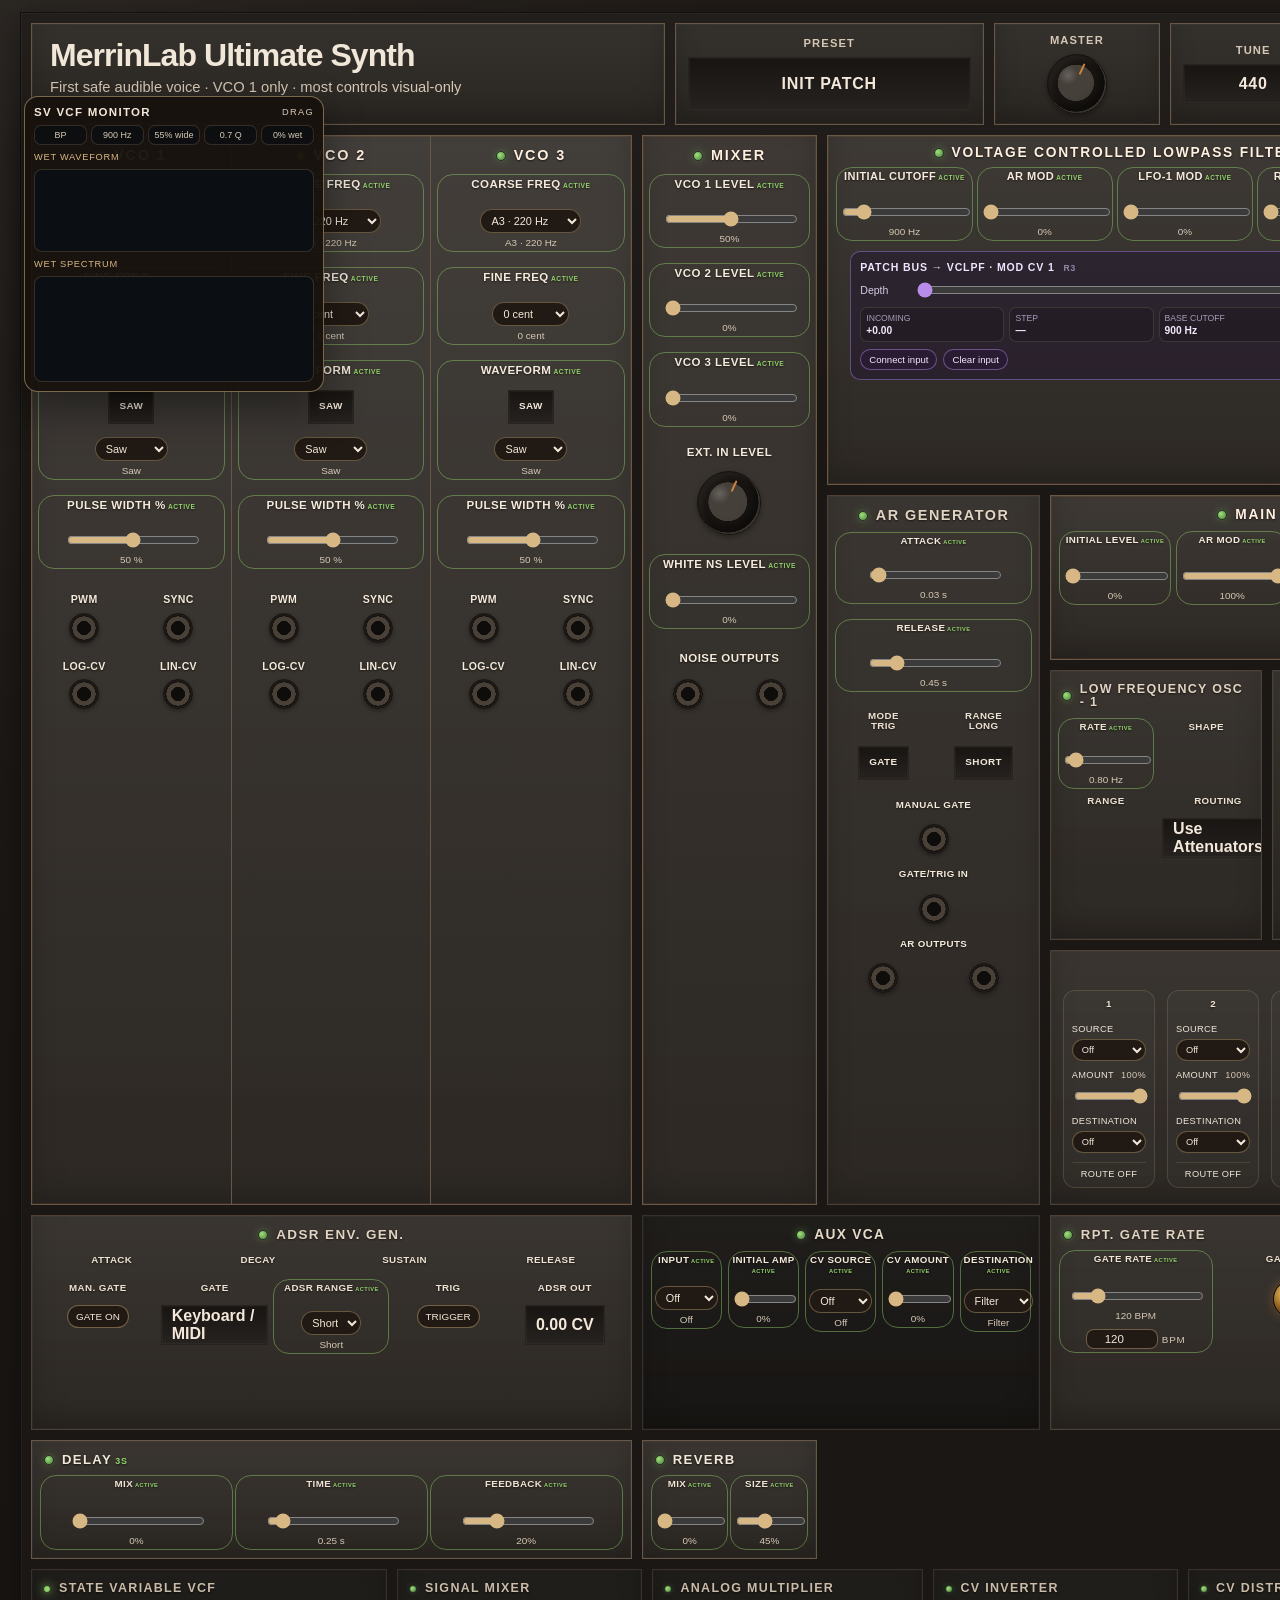
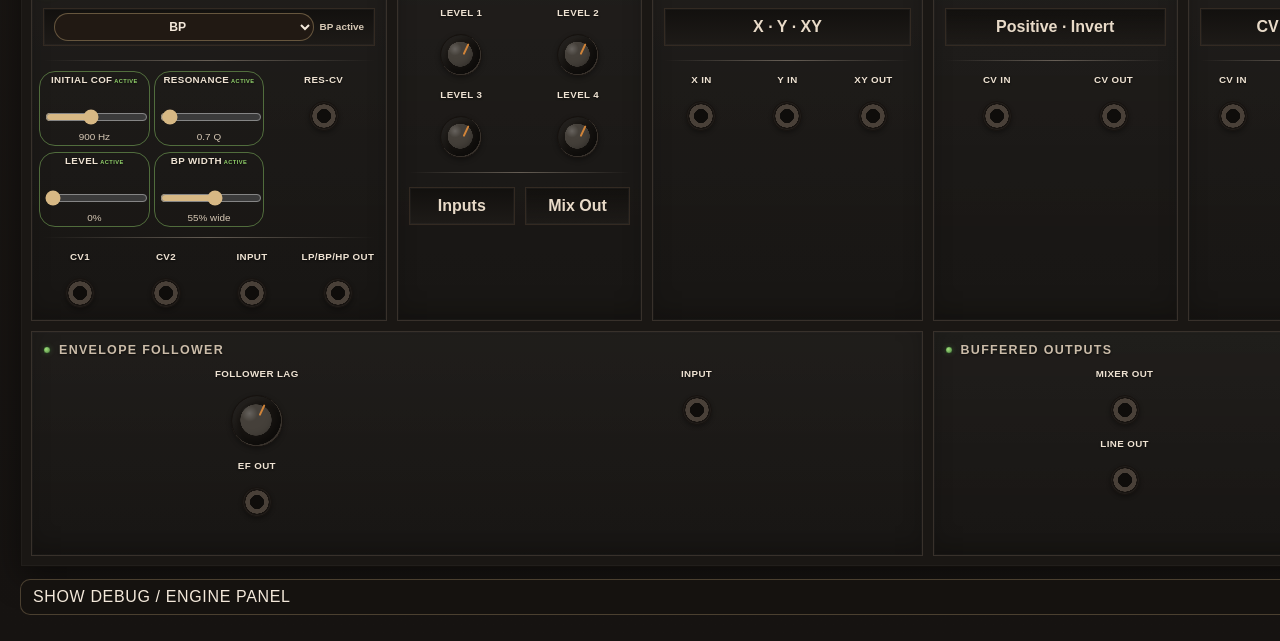
==== faceplate-preview/index.html @ d2be8c86 "Wire modulation utilities into explicit audio graph" ====
<!doctype html>
<html lang="en">
<head>
  <meta charset="utf-8">
  <meta name="viewport" content="width=device-width, initial-scale=1">
  <title>MerrinLab Ultimate Synth — Dark Preview</title>
  <link rel="stylesheet" href="styles.css">
  <link rel="stylesheet" href="readability.css">
</head>
<body>
  <main class="app-shell">
    <header class="top-bar">
      <div class="brand-block">
        <div class="brand-title">MerrinLab Ultimate Synth</div>
        <div class="brand-subtitle">First safe audible voice · VCO 1 only · most controls visual-only</div>
      </div>

      <div class="top-controls">
        <div class="top-control preset-display"><span class="top-label">Preset</span><div class="display-box">INIT PATCH</div></div>
        <div class="top-control small-control"><span class="top-label">Master</span><div class="knob knob-large"></div></div>
        <div class="top-control small-control"><span class="top-label">Tune</span><div class="display-box small-display">440</div></div>
        <div class="top-control small-control"><span class="top-label">Output</span><div class="knob knob-large"></div></div>
        <div class="top-control small-control"><span class="top-label">Settings</span><div class="menu-button">☰</div></div>
      </div>
    </header>

    <section class="ultimate-grid" aria-label="Ultimate panel source-layout row">
      <section class="vco-bank" aria-label="VCO bank">
        <article class="vco-strip vco-module">
          <div class="module-header"><span class="status-light"></span><h2>VCO 1</h2></div>
          <div class="control vertical-control"><div class="control-label">Coarse Freq</div><div class="knob"></div></div>
          <div class="control vertical-control"><div class="control-label">Fine Freq</div><div class="knob"></div></div>
          <div class="control vertical-control"><div class="control-label">Waveform</div><div class="switch-control compact-switch">Shape</div></div>
          <div class="control vertical-control"><div class="control-label">Pulse Width %</div><div class="knob knob-small"></div></div>
          <div class="vco-jack-grid">
            <div class="control"><div class="control-label">PWM</div><div class="jack-socket"></div></div>
            <div class="control"><div class="control-label">SYNC</div><div class="jack-socket"></div></div>
            <div class="control"><div class="control-label">LOG-CV</div><div class="jack-socket"></div></div>
            <div class="control"><div class="control-label">LIN-CV</div><div class="jack-socket"></div></div>
          </div>
        </article>

        <article class="vco-strip vco-module">
          <div class="module-header"><span class="status-light"></span><h2>VCO 2</h2></div>
          <div class="control vertical-control"><div class="control-label">Coarse Freq</div><div class="knob"></div></div>
          <div class="control vertical-control"><div class="control-label">Fine Freq</div><div class="knob"></div></div>
          <div class="control vertical-control"><div class="control-label">Waveform</div><div class="switch-control compact-switch">Shape</div></div>
          <div class="control vertical-control"><div class="control-label">Pulse Width %</div><div class="knob knob-small"></div></div>
          <div class="vco-jack-grid">
            <div class="control"><div class="control-label">PWM</div><div class="jack-socket"></div></div>
            <div class="control"><div class="control-label">SYNC</div><div class="jack-socket"></div></div>
            <div class="control"><div class="control-label">LOG-CV</div><div class="jack-socket"></div></div>
            <div class="control"><div class="control-label">LIN-CV</div><div class="jack-socket"></div></div>
          </div>
        </article>

        <article class="vco-strip vco-module">
          <div class="module-header"><span class="status-light"></span><h2>VCO 3</h2></div>
          <div class="control vertical-control"><div class="control-label">Coarse Freq</div><div class="knob"></div></div>
          <div class="control vertical-control"><div class="control-label">Fine Freq</div><div class="knob"></div></div>
          <div class="control vertical-control"><div class="control-label">Waveform</div><div class="switch-control compact-switch">Shape</div></div>
          <div class="control vertical-control"><div class="control-label">Pulse Width %</div><div class="knob knob-small"></div></div>
          <div class="vco-jack-grid">
            <div class="control"><div class="control-label">PWM</div><div class="jack-socket"></div></div>
            <div class="control"><div class="control-label">SYNC</div><div class="jack-socket"></div></div>
            <div class="control"><div class="control-label">LOG-CV</div><div class="jack-socket"></div></div>
            <div class="control"><div class="control-label">LIN-CV</div><div class="jack-socket"></div></div>
          </div>
        </article>
      </section>

      <article class="module mixer-module mixer-strip">
        <div class="module-header"><span class="status-light"></span><h2>Mixer</h2></div>
        <div class="control mixer-control"><div class="control-label">VCO 1 Level</div><div class="knob"></div></div>
        <div class="control mixer-control"><div class="control-label">VCO 2 Level</div><div class="knob"></div></div>
        <div class="control mixer-control"><div class="control-label">VCO 3 Level</div><div class="knob"></div></div>
        <div class="control mixer-control"><div class="control-label">Ext. In Level</div><div class="knob"></div></div>
        <div class="control mixer-control"><div class="control-label">White NS Level</div><div class="knob"></div></div>
        <div class="mixer-noise-outputs"><div class="control"><div class="control-label">Noise Outputs</div><div class="dual-jacks"><div class="jack-socket"></div><div class="jack-socket"></div></div></div></div>
      </article>

      <article class="module filter-lp-module lowpass-strip">
        <div class="module-header lowpass-title"><span class="status-light"></span><h2>Voltage Controlled Lowpass Filter <span>(12dB/Oct)</span></h2></div>
        <div class="lowpass-control-row">
          <div class="control"><div class="control-label">Initial Cutoff</div><div class="knob"></div></div>
          <div class="control"><div class="control-label">AR Mod</div><div class="knob"></div></div>
          <div class="control"><div class="control-label">LFO-1 Mod</div><div class="knob"></div></div>
          <div class="control"><div class="control-label">Resonance</div><div class="knob"></div></div>
          <div class="control lowpass-ext-cv"><div class="control-label">Ext CV</div><div class="jack-stack"><div class="jack-socket"></div><div class="jack-socket"></div></div></div>
        </div>
      </article>

      <article class="module sample-hold-module">
        <div class="module-header"><span class="status-light"></span><h2>Sample &amp; Hold</h2></div>
        <div class="control-grid two-up">
          <div class="control"><div class="control-label">Input</div><div class="jack-socket"></div></div>
          <div class="control"><div class="control-label">Mode</div><div class="switch-control compact-switch">Sample &amp; Hold</div></div>
          <div class="control"><div class="control-label">Sample Rate</div></div>
          <div class="control"><div class="control-label">Filter Amount</div></div>
          <div class="control"><div class="control-label">CV-Out</div><div class="jack-socket"></div></div>
          <div class="control"><div class="control-label">Glide</div></div>
          <div class="control"><div class="control-label">Trig</div><div class="jack-socket"></div></div>
          <div class="control"><div class="control-label">LED</div><div class="led-light"></div></div>
        </div>
      </article>

      <article class="module ar-module ar-strip compact-source-module">
        <div class="module-header ar-title"><span class="status-light"></span><h2>AR Generator</h2></div>
        <div class="control ar-main-control"><div class="control-label">Attack</div><div class="knob"></div></div>
        <div class="control ar-main-control"><div class="control-label">Release</div><div class="knob"></div></div>
        <div class="ar-switch-row"><div class="control"><div class="control-label">Mode<br>Trig</div><div class="switch-control compact-switch">Gate</div></div><div class="control"><div class="control-label">Range<br>Long</div><div class="switch-control compact-switch">Short</div></div></div>
        <div class="control ar-jack-control"><div class="control-label">Manual Gate</div><div class="jack-socket"></div></div>
        <div class="control ar-jack-control"><div class="control-label">Gate/Trig In</div><div class="jack-socket"></div></div>
        <div class="control ar-jack-control"><div class="control-label">AR Outputs</div><div class="dual-jacks"><div class="jack-socket"></div><div class="jack-socket"></div></div></div>
      </article>

      <article class="module main-vca-module vca-strip compact-source-module">
        <div class="module-header vca-title"><span class="status-light"></span><h2>Main VCA</h2></div>
        <div class="vca-control-row">
          <div class="control"><div class="control-label">Initial Level</div></div>
          <div class="control"><div class="control-label">AR Mod</div></div>
          <div class="control"><div class="control-label">LFO-2 Mod</div></div>
          <div class="control vca-ext-cv"><div class="control-label">Ext CV</div></div>
        </div>
      </article>

      <article class="module aux-vca-module vca-strip compact-source-module">
        <div class="module-header vca-title"><span class="status-light"></span><h2>AUX VCA</h2></div>
        <div class="expander-vca-grid">
          <div class="control vca-input"><div class="control-label">Input</div></div>
          <div class="control vca-initial-amp"><div class="control-label">Initial Amp</div></div>
          <div class="control vca-cv1"><div class="control-label">CV Source</div></div>
          <div class="control vca-cv2"><div class="control-label">CV Amount</div></div>
          <div class="control vca-out"><div class="control-label">Destination</div></div>
        </div>
      </article>

      <article class="module lfo-module lfo1-module compact-source-module">
        <div class="module-header lfo-title"><span class="status-light"></span><h2>Low Frequency Osc - 1</h2></div>
        <div class="lfo-source-grid"><div class="control lfo-rate"><div class="control-label">Rate</div></div><div class="lfo-shape-bank"><div class="control-label">Shape</div></div><div class="control lfo-range"><div class="control-label">Range</div></div><div class="control lfo-outputs"><div class="control-label">Routing</div><div class="mini-display">Use Attenuators</div></div></div>
      </article>

      <article class="module lfo-module lfo2-module compact-source-module">
        <div class="module-header lfo-title"><span class="status-light"></span><h2>Low Frequency Osc - 2</h2></div>
        <div class="lfo-source-grid"><div class="control lfo-rate"><div class="control-label">Rate</div></div><div class="lfo-shape-bank"><div class="control-label">Shape</div></div><div class="control lfo-range"><div class="control-label">Range</div></div><div class="control lfo-outputs"><div class="control-label">Routing</div><div class="mini-display">Use Attenuators</div></div></div>
      </article>

      <article class="module output-module compact-source-module">
        <div class="module-header"><span class="status-light"></span><h2>Output Level</h2></div>
        <div class="control-grid two-up"><div class="control"><div class="control-label">Output Level</div><div class="knob knob-large"></div></div><div class="control"><div class="control-label">Phones</div><div class="mini-display">Phones</div></div></div>
        <div class="brand-mark">SOUND-LAB<br>ULTIMATE</div>
      </article>

      <article class="module adsr-module compact-source-module">
        <div class="module-header adsr-title"><span class="status-light"></span><h2>ADSR Env. Gen.</h2></div>
        <div class="adsr-knob-row">
          <div class="control"><div class="control-label">Attack</div></div>
          <div class="control"><div class="control-label">Decay</div></div>
          <div class="control"><div class="control-label">Sustain</div></div>
          <div class="control"><div class="control-label">Release</div></div>
        </div>
        <div class="adsr-io-row">
          <div class="control"><div class="control-label">Man. Gate</div><button type="button" class="panel-button" data-adsr-manual-gate>Gate On</button></div>
          <div class="control"><div class="control-label">Gate</div><div class="mini-display">Keyboard / MIDI</div></div>
          <div class="control"><div class="control-label">ADSR Range</div></div>
          <div class="control"><div class="control-label">Trig</div><button type="button" class="panel-button" data-adsr-trigger>Trigger</button></div>
          <div class="control adsr-out"><div class="control-label">ADSR Out</div><output class="mini-display" data-adsr-output>0.00 CV</output></div>
        </div>
      </article>

      <article class="module repeat-module compact-source-module">
        <div class="module-header"><span class="status-light"></span><h2>Rpt. Gate Rate</h2></div>
        <div class="control-grid four-up"><div class="control"><div class="control-label">Gate Rate</div></div><div class="control"><div class="control-label">Gate LED</div><div class="led-light"></div></div><div class="control"><div class="control-label">Gate</div></div><div class="control"><div class="control-label">Target</div></div></div>
      </article>

      <article class="module attenuators-module compact-source-module">
        <div class="module-header atten-title"><span class="status-light"></span><h2>Attenuators</h2></div>
        <div class="attenuator-grid">
          <div class="attenuator-channel" data-attenuator-channel="1"><div class="control-label atten-number">1</div><label class="attenuator-control"><span>Source</span><select data-attenuator-source="1"></select></label><label class="attenuator-control"><span>Amount</span><output data-attenuator-amount-readout="1">100%</output><input type="range" min="0" max="100" step="1" value="100" data-attenuator-amount="1"></label><label class="attenuator-control"><span>Destination</span><select data-attenuator-destination="1"></select></label><output class="attenuator-route" data-attenuator-route="1">Route off</output></div>
          <div class="attenuator-channel" data-attenuator-channel="2"><div class="control-label atten-number">2</div><label class="attenuator-control"><span>Source</span><select data-attenuator-source="2"></select></label><label class="attenuator-control"><span>Amount</span><output data-attenuator-amount-readout="2">100%</output><input type="range" min="0" max="100" step="1" value="100" data-attenuator-amount="2"></label><label class="attenuator-control"><span>Destination</span><select data-attenuator-destination="2"></select></label><output class="attenuator-route" data-attenuator-route="2">Route off</output></div>
          <div class="attenuator-channel" data-attenuator-channel="3"><div class="control-label atten-number">3</div><label class="attenuator-control"><span>Source</span><select data-attenuator-source="3"></select></label><label class="attenuator-control"><span>Amount</span><output data-attenuator-amount-readout="3">100%</output><input type="range" min="0" max="100" step="1" value="100" data-attenuator-amount="3"></label><label class="attenuator-control"><span>Destination</span><select data-attenuator-destination="3"></select></label><output class="attenuator-route" data-attenuator-route="3">Route off</output></div>
          <div class="attenuator-channel" data-attenuator-channel="4"><div class="control-label atten-number">4</div><label class="attenuator-control"><span>Source</span><select data-attenuator-source="4"></select></label><label class="attenuator-control"><span>Amount</span><output data-attenuator-amount-readout="4">100%</output><input type="range" min="0" max="100" step="1" value="100" data-attenuator-amount="4"></label><label class="attenuator-control"><span>Destination</span><select data-attenuator-destination="4"></select></label><output class="attenuator-route" data-attenuator-route="4">Route off</output></div>
          <div class="attenuator-channel" data-attenuator-channel="5"><div class="control-label atten-number">5</div><label class="attenuator-control"><span>Source</span><select data-attenuator-source="5"></select></label><label class="attenuator-control"><span>Amount</span><output data-attenuator-amount-readout="5">100%</output><input type="range" min="0" max="100" step="1" value="100" data-attenuator-amount="5"></label><label class="attenuator-control"><span>Destination</span><select data-attenuator-destination="5"></select></label><output class="attenuator-route" data-attenuator-route="5">Route off</output></div>
          <div class="attenuator-channel" data-attenuator-channel="6"><div class="control-label atten-number">6</div><label class="attenuator-control"><span>Source</span><select data-attenuator-source="6"></select></label><label class="attenuator-control"><span>Amount</span><output data-attenuator-amount-readout="6">100%</output><input type="range" min="0" max="100" step="1" value="100" data-attenuator-amount="6"></label><label class="attenuator-control"><span>Destination</span><select data-attenuator-destination="6"></select></label><output class="attenuator-route" data-attenuator-route="6">Route off</output></div>
        </div>
      </article>
    </section>

    <section class="expander-grid" aria-label="Expander and utility row">
      <article class="module utility-module state-variable-vcf-module"><div class="module-header"><span class="status-light"></span><h2>State Variable VCF</h2></div><div class="module-row"><div class="selector wide-selector">HP · BP · LP filter outputs</div></div><div class="module-divider"></div><div class="control-grid three-up"><div class="control"><div class="control-label">Initial COF</div><div class="knob"></div></div><div class="control"><div class="control-label">Resonance</div><div class="knob"></div></div><div class="control"><div class="control-label">Res-CV</div><div class="jack-socket"></div></div></div><div class="module-divider"></div><div class="control-grid four-up"><div class="control"><div class="control-label">CV1</div><div class="jack-socket"></div></div><div class="control"><div class="control-label">CV2</div><div class="jack-socket"></div></div><div class="control"><div class="control-label">Input</div><div class="jack-socket"></div></div><div class="control"><div class="control-label">LP/BP/HP Out</div><div class="jack-socket"></div></div></div></article>
      <article class="module utility-module expander-signal-mixer-module"><div class="module-header"><span class="status-light"></span><h2>Signal Mixer</h2></div><div class="control-grid two-up"><div class="control"><div class="control-label">Level 1</div><div class="knob"></div></div><div class="control"><div class="control-label">Level 2</div><div class="knob"></div></div><div class="control"><div class="control-label">Level 3</div><div class="knob"></div></div><div class="control"><div class="control-label">Level 4</div><div class="knob"></div></div></div><div class="module-divider"></div><div class="module-row output-row"><div class="mini-display">Inputs</div><div class="mini-display">Mix Out</div></div></article>
      <article class="module utility-module analog-multiplier-module"><div class="module-header"><span class="status-light"></span><h2>Analog Multiplier</h2></div><div class="module-row"><div class="selector wide-selector">X · Y · XY</div></div><div class="module-divider"></div><div class="control-grid three-up"><div class="control"><div class="control-label">X In</div><div class="jack-socket"></div></div><div class="control"><div class="control-label">Y In</div><div class="jack-socket"></div></div><div class="control"><div class="control-label">XY Out</div><div class="jack-socket"></div></div></div></article>
      <article class="module utility-module cv-inverter-module"><div class="module-header"><span class="status-light"></span><h2>CV Inverter</h2></div><div class="module-row"><div class="selector wide-selector">Positive · Invert</div></div><div class="module-divider"></div><div class="control-grid two-up"><div class="control"><div class="control-label">CV In</div><div class="jack-socket"></div></div><div class="control"><div class="control-label">CV Out</div><div class="jack-socket"></div></div></div></article>
      <article class="module utility-module cv-distributor-module"><div class="module-header"><span class="status-light"></span><h2>CV Distributor</h2></div><div class="module-row"><div class="selector wide-selector">CV Distributor</div></div><div class="module-divider"></div><div class="control-grid three-up"><div class="control"><div class="control-label">CV In</div><div class="jack-socket"></div></div><div class="control"><div class="control-label">CV Out</div><div class="jack-socket"></div></div><div class="control"><div class="control-label">CV Out</div><div class="jack-socket"></div></div></div></article>
      <article class="module utility-module ext-signal-buffer-module"><div class="module-header"><span class="status-light"></span><h2>Ext. Signal Buffer</h2></div><div class="module-row"><div class="wave-box">EXT</div></div><div class="module-divider"></div><div class="control-grid two-up"><div class="control"><div class="control-label">Signal Boost</div><div class="knob knob-large"></div></div><div class="control"><div class="control-label">Buffer Out</div><div class="jack-socket"></div></div></div></article>
      <article class="module utility-module envelope-follower-module"><div class="module-header"><span class="status-light"></span><h2>Envelope Follower</h2></div><div class="control-grid two-up"><div class="control"><div class="control-label">Follower Lag</div><div class="knob knob-large"></div></div><div class="control"><div class="control-label">Input</div><div class="jack-socket"></div></div><div class="control"><div class="control-label">EF Out</div><div class="jack-socket"></div></div></div></article>
      <article class="module utility-module buffered-outputs-module"><div class="module-header"><span class="status-light"></span><h2>Buffered Outputs</h2></div><div class="control-grid two-up"><div class="control"><div class="control-label">Mixer Out</div><div class="jack-socket"></div></div><div class="control"><div class="control-label">ADSR Out</div><div class="jack-socket"></div></div><div class="control"><div class="control-label">Line Out</div><div class="jack-socket"></div></div><div class="control"><div class="control-label">Headphones</div><div class="jack-socket"></div></div></div></article>
    </section>
  </main>
  <script src="effects-output-graph.js" defer></script>
  <script src="audio-engine.js" defer></script>
  <script src="attenuator-bank.js" defer></script>
  <script src="midi-runtime-loader.js" defer></script>
  <script src="vco1-visible-controls.js" defer></script>
  <script src="attenuator-visible-controls.js" defer></script>
  <script src="envelope-io-controls.js" defer></script>
  <script src="first-voice-panel-docking.js" defer></script>
  <script src="cathedral-reverb-layer.js" defer></script>
</body>
</html>
---- faceplate-preview/styles.css ----
:root {
  --bg: #1a1714;
  --panel: #2a2622;
  --panel-2: #332e29;
  --panel-3: #1f1b18;
  --line: #54473a;
  --text: #e8dccd;
  --muted: #b6a792;
  --accent: #d18439;
  --green: #76b25d;
  --shadow: rgba(0, 0, 0, 0.45);
}

* { box-sizing: border-box; }

html,
body {
  margin: 0;
  background:
    radial-gradient(circle at top left, rgba(255,255,255,0.05), transparent 28%),
    linear-gradient(180deg, #201b17, #161311);
  color: var(--text);
  font-family: Inter, Arial, Helvetica, sans-serif;
}

body {
  min-width: 1720px;
  overflow-x: auto;
}

.app-shell {
  width: 1680px;
  max-width: none;
  margin: 12px auto;
  padding: 10px;
  border: 1px solid #120f0c;
  background:
    linear-gradient(180deg, rgba(255,255,255,0.03), transparent 18%),
    var(--bg);
  box-shadow:
    0 10px 30px var(--shadow),
    inset 0 0 0 1px rgba(255,255,255,0.03);
}

.top-bar {
  display: grid;
  grid-template-columns: 1.25fr 2fr;
  gap: 10px;
  align-items: stretch;
  margin-bottom: 10px;
}

.brand-block,
.top-control,
.module,
.vco-bank {
  border: 1px solid var(--line);
  background:
    linear-gradient(180deg, rgba(255,255,255,0.05), transparent 100%),
    var(--panel);
  box-shadow:
    inset 0 0 0 1px rgba(255,255,255,0.03),
    inset 0 -12px 24px rgba(0,0,0,0.18);
}

.brand-block { padding: 15px 18px; }

.brand-title {
  font-size: 2rem;
  font-weight: 800;
  line-height: 1;
  letter-spacing: -0.03em;
}

.brand-subtitle {
  margin-top: 8px;
  color: var(--muted);
  font-size: 0.92rem;
}

.top-controls {
  display: grid;
  grid-template-columns: 1.3fr repeat(4, 0.7fr);
  gap: 10px;
}

.top-control {
  padding: 10px 12px;
  display: grid;
  align-content: center;
  justify-items: center;
  gap: 8px;
}

.top-label {
  color: var(--muted);
  font-size: 0.7rem;
  text-transform: uppercase;
  letter-spacing: 0.1em;
  font-weight: 700;
}

.display-box,
.selector,
.mini-display,
.menu-button,
.switch-control {
  min-height: 40px;
  border: 1px solid #171310;
  background:
    linear-gradient(180deg, rgba(0,0,0,0.25), rgba(255,255,255,0.03)),
    var(--panel-3);
  color: var(--text);
  display: grid;
  place-items: center;
  padding: 0 10px;
  box-shadow: inset 0 0 0 1px rgba(255,255,255,0.03);
}

.display-box {
  width: 100%;
  font-weight: 700;
  letter-spacing: 0.05em;
}

.small-display { min-width: 72px; }

.menu-button {
  width: 100%;
  font-size: 1.3rem;
  font-weight: 700;
}

.ultimate-grid {
  display: grid;
  grid-template-columns: 3.25fr 0.95fr 1.15fr 1.15fr 1.15fr 1.05fr;
  grid-template-rows: 220px 165px 270px 255px 215px;
  grid-template-areas:
    "vcos mixer filter  filter  filter  sh"
    "vcos mixer ar      mainvca mainvca sh"
    "vcos mixer ar      lfo1    lfo2    output"
    "vcos mixer ar      atten   atten   atten"
    "adsr auxvca auxvca repeat  repeat  repeat";
  gap: 10px;
}

.expander-grid {
  display: grid;
  grid-template-columns: 1.45fr 1fr 1.1fr 1fr 1fr 1fr;
  gap: 10px;
  margin-top: 10px;
}

.module {
  min-height: 0;
  padding: 12px;
  background:
    linear-gradient(180deg, rgba(255,255,255,0.05), transparent 100%),
    linear-gradient(180deg, rgba(0,0,0,0.08), rgba(0,0,0,0.15)),
    var(--panel-2);
  overflow: hidden;
}

.vco-bank {
  grid-area: vcos;
  display: grid;
  grid-template-columns: repeat(3, 1fr);
  gap: 0;
  overflow: hidden;
  background:
    linear-gradient(180deg, rgba(255,255,255,0.045), transparent 100%),
    linear-gradient(180deg, rgba(0,0,0,0.08), rgba(0,0,0,0.16)),
    var(--panel-2);
}

.vco-strip {
  min-height: 0;
  padding: 12px 10px;
  border-right: 1px solid var(--line);
  display: grid;
  align-content: start;
  background: linear-gradient(180deg, rgba(255,255,255,0.025), transparent 100%);
}

.vco-strip:last-child { border-right: 0; }

.mixer-module { grid-area: mixer; }
.filter-lp-module { grid-area: filter; }
.sample-hold-module { grid-area: sh; }
.ar-module { grid-area: ar; }
.main-vca-module { grid-area: mainvca; }
.aux-vca-module { grid-area: auxvca; }
.lfo1-module { grid-area: lfo1; }
.lfo2-module { grid-area: lfo2; }
.output-module { grid-area: output; }
.repeat-module { grid-area: repeat; }
.attenuators-module { grid-area: atten; }
.adsr-module { grid-area: adsr; }

.mixer-strip {
  display: grid;
  align-content: start;
  padding: 12px 10px;
}

.lowpass-strip,
.vca-strip,
.adsr-module {
  display: grid;
  align-content: start;
  padding: 10px 12px;
}

.ar-strip {
  display: grid;
  align-content: start;
  padding: 10px 11px;
}

.lfo-module {
  display: grid;
  align-content: start;
  padding: 10px 11px;
}

.utility-module {
  min-height: 225px;
  padding: 11px;
  border-color: #41382f;
  background:
    linear-gradient(180deg, rgba(255,255,255,0.025), transparent 100%),
    linear-gradient(180deg, rgba(0,0,0,0.16), rgba(0,0,0,0.28)),
    #24211e;
  box-shadow:
    inset 0 0 0 1px rgba(255,255,255,0.018),
    inset 0 -10px 20px rgba(0,0,0,0.2);
}

.module-header {
  display: flex;
  align-items: center;
  gap: 8px;
  margin-bottom: 10px;
}

.vco-strip .module-header,
.mixer-strip .module-header,
.ar-title {
  justify-content: center;
  margin-bottom: 14px;
}

.lowpass-title,
.vca-title,
.lfo-title,
.atten-title,
.adsr-title {
  justify-content: center;
  margin-bottom: 10px;
}

.lfo-title { margin-bottom: 8px; }

.module-header h2 {
  margin: 0;
  font-size: 0.82rem;
  font-weight: 700;
  text-transform: uppercase;
  letter-spacing: 0.12em;
  line-height: 1.08;
}

.vco-module .module-header h2,
.mixer-module .module-header h2,
.ar-module .module-header h2 {
  font-size: 0.9rem;
}

.lowpass-title h2,
.vca-title h2 {
  font-size: 0.86rem;
  letter-spacing: 0.085em;
  white-space: nowrap;
}

.lowpass-title h2 span {
  font-size: 0.76rem;
  letter-spacing: 0.06em;
}

.lfo-title h2 {
  font-size: 0.78rem;
  letter-spacing: 0.08em;
}

.atten-title h2,
.adsr-title h2 {
  font-size: 0.84rem;
  letter-spacing: 0.1em;
}

.expander-grid .module-header h2 {
  font-size: 0.78rem;
  color: #d6cabb;
}

.status-light {
  width: 10px;
  height: 10px;
  border-radius: 50%;
  background: radial-gradient(circle at 35% 35%, #9ee27a, #4e7c40);
  border: 1px solid #24361f;
  box-shadow: 0 0 7px rgba(118, 178, 93, 0.3);
  flex: 0 0 auto;
}

.expander-grid .status-light {
  width: 8px;
  height: 8px;
  box-shadow: 0 0 5px rgba(118, 178, 93, 0.2);
}

.module-row {
  display: grid;
  gap: 8px;
}

.waveform-row {
  grid-template-columns: 62px 1fr;
  align-items: center;
}

.output-row { grid-template-columns: 1fr 1fr; }

.wave-box {
  height: 48px;
  border: 1px solid #171310;
  background:
    linear-gradient(180deg, rgba(0,0,0,0.18), rgba(255,255,255,0.02)),
    #1a1613;
  display: grid;
  place-items: center;
  color: var(--accent);
  font-weight: 700;
  letter-spacing: 0.08em;
}

.selector { line-height: 1.12; }
.wide-selector { width: 100%; }

.module-divider {
  height: 1px;
  margin: 12px 0;
  background: linear-gradient(90deg, transparent, #8f8477, transparent);
  opacity: 0.48;
}

.control-grid {
  display: grid;
  gap: 12px 8px;
}

.one-up { grid-template-columns: 1fr; }
.two-up { grid-template-columns: repeat(2, minmax(0, 1fr)); }
.three-up { grid-template-columns: repeat(3, minmax(0, 1fr)); }
.four-up { grid-template-columns: repeat(4, minmax(0, 1fr)); }
.five-up { grid-template-columns: repeat(5, minmax(0, 1fr)); }

.lowpass-control-row {
  display: grid;
  grid-template-columns: repeat(4, 1fr) 0.55fr;
  gap: 12px;
  align-items: start;
}

.vca-control-row {
  display: grid;
  grid-template-columns: repeat(3, 1fr) 0.55fr;
  gap: 13px;
  align-items: start;
}

.expander-vca-grid {
  display: grid;
  grid-template-columns: repeat(5, minmax(0, 1fr));
  grid-template-areas:
    "input amp cv1 cv2 out";
  gap: 12px 14px;
  align-items: start;
}

.vca-out { grid-area: out; }
.vca-input { grid-area: input; }
.vca-cv2 { grid-area: cv2; }
.vca-cv1 { grid-area: cv1; }
.vca-initial-amp { grid-area: amp; }

.lfo-source-grid {
  display: grid;
  grid-template-columns: 1fr 1fr;
  grid-template-areas:
    "rate shape"
    "range outputs";
  gap: 8px 10px;
  align-items: start;
}

.lfo-rate { grid-area: rate; }
.lfo-shape-bank { grid-area: shape; display: grid; gap: 7px; justify-items: stretch; }
.lfo-range { grid-area: range; }
.lfo-outputs { grid-area: outputs; }

.adsr-knob-row {
  display: grid;
  grid-template-columns: repeat(4, 1fr);
  gap: 8px;
  align-items: start;
}

.adsr-io-row {
  display: grid;
  grid-template-columns: repeat(5, 1fr);
  gap: 7px;
  align-items: start;
  margin-top: 10px;
}

.attenuator-grid {
  display: grid;
  grid-template-columns: repeat(6, minmax(0, 1fr));
  gap: 10px;
  align-items: stretch;
}

.attenuator-channel {
  display: grid;
  grid-template-rows: auto 1fr 1fr 1fr auto;
  gap: 8px;
  min-width: 0;
  padding: 8px;
  border: 1px solid rgba(215, 184, 132, 0.18);
  border-radius: 12px;
  background: rgba(255, 255, 255, 0.025);
}

.attenuator-control {
  display: grid;
  grid-template-columns: minmax(0, 1fr) auto;
  align-items: center;
  gap: 5px;
  min-width: 0;
  color: var(--text);
  font-size: 0.58rem;
  letter-spacing: 0.035em;
  text-transform: uppercase;
}

.attenuator-control input {
  grid-column: 1 / -1;
  min-width: 0;
  width: 100%;
  accent-color: #d7b884;
}

.attenuator-control select {
  grid-column: 1 / -1;
  min-width: 0;
  width: 100%;
  border: 1px solid rgba(215, 184, 132, 0.38);
  border-radius: 999px;
  padding: 4px 5px;
  background: #211913;
  color: #f3e8da;
  font: inherit;
}

.attenuator-control output,
.attenuator-output output {
  color: #d6c8b5;
  font-variant-numeric: tabular-nums;
  text-align: right;
}

.attenuator-output,
.attenuator-route {
  display: flex;
  justify-content: space-between;
  gap: 5px;
  padding-top: 6px;
  border-top: 1px solid rgba(215, 184, 132, 0.14);
  color: var(--text);
  font-size: 0.58rem;
  letter-spacing: 0.035em;
  text-transform: uppercase;
}

.attenuator-route {
  display: block;
  overflow: hidden;
  text-align: center;
  text-overflow: ellipsis;
  white-space: nowrap;
}

.panel-button {
  border: 1px solid rgba(215, 184, 132, 0.45);
  border-radius: 999px;
  padding: 5px 8px;
  background: #211913;
  color: #f3e8da;
  cursor: pointer;
  font: inherit;
  font-size: 0.62rem;
  text-transform: uppercase;
}

.attenuator-channel.is-attenuating {
  border-color: rgba(215, 184, 132, 0.42);
}

.attenuators-module.is-processing .status-light {
  background: #93d36c;
  box-shadow: 0 0 10px rgba(147, 211, 108, 0.65);
}

.control {
  display: grid;
  justify-items: center;
  align-content: start;
  gap: 6px;
  min-width: 0;
}

.control-label {
  min-height: 19px;
  color: var(--text);
  font-size: 0.62rem;
  text-transform: uppercase;
  letter-spacing: 0.035em;
  text-align: center;
  line-height: 1.08;
}

.vco-module .control-label {
  font-size: 0.66rem;
  letter-spacing: 0.03em;
}

.lowpass-strip .control-label,
.vca-strip .control-label {
  font-size: 0.69rem;
  letter-spacing: 0.04em;
  min-height: 18px;
}

.lfo-module .control-label,
.attenuators-module .control-label,
.adsr-module .control-label {
  font-size: 0.61rem;
  letter-spacing: 0.025em;
  min-height: 15px;
}

.atten-number {
  font-size: 0.72rem;
  margin-bottom: 1px;
}

.vertical-control,
.mixer-control,
.ar-main-control {
  margin-bottom: 23px;
}

.vertical-control .control-label,
.mixer-control .control-label,
.ar-main-control .control-label {
  min-height: auto;
  margin-bottom: 6px;
  font-size: 0.72rem;
  letter-spacing: 0.04em;
}

.mixer-control .control-label,
.ar-main-control .control-label {
  line-height: 1.08;
}

.ar-switch-row {
  display: grid;
  grid-template-columns: repeat(2, 1fr);
  gap: 10px;
  margin: 0 0 18px;
}

.ar-switch-row .control-label {
  min-height: 28px;
  font-size: 0.62rem;
  letter-spacing: 0.03em;
}

.ar-jack-control {
  margin-bottom: 15px;
}

.ar-jack-control .control-label {
  min-height: auto;
  margin-bottom: 7px;
  font-size: 0.66rem;
  letter-spacing: 0.035em;
}

.vco-jack-grid {
  display: grid;
  grid-template-columns: repeat(2, 1fr);
  gap: 18px 10px;
  margin-top: 6px;
}

.vco-jack-grid .control-label {
  min-height: auto;
  font-size: 0.66rem;
  letter-spacing: 0.03em;
}

.mixer-noise-outputs {
  margin-top: 4px;
}

.mixer-noise-outputs .control-label {
  min-height: auto;
  margin-bottom: 8px;
  font-size: 0.72rem;
  letter-spacing: 0.04em;
}

.dual-jacks {
  display: grid;
  grid-template-columns: repeat(2, 1fr);
  justify-items: center;
  gap: 14px;
  width: 100%;
}

.adsr-out .dual-jacks {
  gap: 8px;
}

.jack-stack {
  display: grid;
  gap: 16px;
  justify-items: center;
  margin-top: 2px;
}

.compact-source-module .control-label,
.utility-module .control-label {
  font-size: 0.61rem;
  letter-spacing: 0.025em;
}

.knob {
  width: 50px;
  height: 50px;
  border-radius: 50%;
  background:
    radial-gradient(circle at 35% 35%, rgba(255,255,255,0.18), transparent 18%),
    radial-gradient(circle at 48% 48%, #45403a 0 42%, #171411 43% 67%, #5f554b 68% 100%);
  border: 1px solid #16120f;
  box-shadow:
    inset -5px -6px 10px rgba(0,0,0,0.45),
    inset 4px 4px 6px rgba(255,255,255,0.06),
    0 2px 5px rgba(0,0,0,0.35);
  position: relative;
}

.knob::after {
  content: "";
  position: absolute;
  left: 50%;
  top: 7px;
  width: 2px;
  height: 12px;
  transform: translateX(-50%) rotate(25deg);
  transform-origin: center 18px;
  background: var(--accent);
  border-radius: 2px;
}

.knob-small {
  width: 42px;
  height: 42px;
}

.knob-large {
  width: 60px;
  height: 60px;
}

.vco-module .knob,
.mixer-control .knob,
.ar-main-control .knob {
  width: 64px;
  height: 64px;
}

.vco-module .knob-small {
  width: 60px;
  height: 60px;
}

.lowpass-strip .knob,
.main-vca-module .knob {
  width: 62px;
  height: 62px;
}

.lfo-module .knob {
  width: 58px;
  height: 58px;
}

.attenuator-channel .knob {
  width: 54px;
  height: 54px;
}

.adsr-module .knob,
.aux-vca-module .knob {
  width: 47px;
  height: 47px;
}

.utility-module .knob,
.utility-module .knob-small {
  width: 42px;
  height: 42px;
}

.utility-module .knob-large {
  width: 52px;
  height: 52px;
}

.jack-socket {
  width: 29px;
  height: 29px;
  border-radius: 50%;
  border: 1px solid #171310;
  background:
    radial-gradient(circle, #0f0d0b 0 35%, #494038 36% 58%, #171310 59% 100%);
  box-shadow:
    inset 0 0 0 1px rgba(255,255,255,0.05),
    0 2px 4px rgba(0,0,0,0.32);
}

.vco-module .jack-socket,
.mixer-noise-outputs .jack-socket,
.ar-jack-control .jack-socket,
.utility-module .jack-socket {
  width: 30px;
  height: 30px;
}

.lowpass-ext-cv .jack-socket,
.vca-ext-cv .jack-socket {
  width: 31px;
  height: 31px;
}

.lfo-module .jack-socket,
.attenuator-channel .jack-socket,
.adsr-module .jack-socket,
.aux-vca-module .jack-socket {
  width: 28px;
  height: 28px;
}

.switch-control {
  min-height: 38px;
  font-size: 0.62rem;
  text-transform: uppercase;
  letter-spacing: 0.04em;
  text-align: center;
  line-height: 1.08;
}

.compact-switch {
  min-height: 34px;
}

.adsr-module .compact-switch {
  min-height: 30px;
  font-size: 0.56rem;
}

.lfo-module .wave-box {
  height: 36px;
}

.lfo-module .compact-switch {
  min-height: 30px;
  font-size: 0.58rem;
}

.led-light {
  width: 38px;
  height: 38px;
  border-radius: 50%;
  background:
    radial-gradient(circle at 35% 35%, #ffd56a, #7a4a12 55%, #1b1207 100%);
  border: 1px solid #120c04;
  box-shadow:
    0 0 12px rgba(209, 132, 57, 0.35),
    inset 0 0 0 1px rgba(255,255,255,0.08);
}

.mini-label {
  min-height: 28px;
  font-size: 0.68rem;
}

.brand-mark {
  margin-top: 12px;
  padding: 10px 6px;
  border-top: 1px solid rgba(232, 220, 205, 0.22);
  color: #eee4d6;
  font-weight: 800;
  font-size: 1.2rem;
  letter-spacing: 0.08em;
  line-height: 1.02;
  text-align: center;
}

.expander-grid .selector,
.expander-grid .mini-display,
.expander-grid .switch-control {
  min-height: 34px;
  padding: 0 8px;
  color: #cbbca9;
  background:
    linear-gradient(180deg, rgba(0,0,0,0.3), rgba(255,255,255,0.015)),
    #1a1714;
}

.expander-grid .wave-box {
  height: 44px;
  color: #bf7a36;
  background:
    linear-gradient(180deg, rgba(0,0,0,0.25), rgba(255,255,255,0.015)),
    #1a1714;
}

.preset-display .display-box {
  min-height: 54px;
  font-size: 1rem;
}


/* =========================================================
   Accepted layout cleanup from Issues #6, #7, and #8
   Merged here by Issue #9. No visual changes intended.
   ========================================================= */

/* Main grid and Expander bay layout */
.ultimate-grid {
  grid-template-areas:
    "vcos mixer filter  filter  filter  sh"
    "vcos mixer ar      mainvca mainvca sh"
    "vcos mixer ar      lfo1    lfo2    output"
    "vcos mixer ar      atten   atten   atten"
    "adsr auxvca auxvca repeat  repeat  repeat";
}

.expander-grid {
  display: grid;
  grid-template-columns: 1.45fr 1fr 1.1fr 1fr 1fr 1fr;
  grid-template-areas:
    "svcf mixer multiplier inverter distributor buffer"
    "follower follower follower outputs outputs outputs";
  gap: 10px;
  margin-top: 10px;
}

.state-variable-vcf-module { grid-area: svcf; }
.expander-signal-mixer-module { grid-area: mixer; }
.analog-multiplier-module { grid-area: multiplier; }
.cv-inverter-module { grid-area: inverter; }
.cv-distributor-module { grid-area: distributor; }
.ext-signal-buffer-module { grid-area: buffer; }
.envelope-follower-module { grid-area: follower; }
.buffered-outputs-module { grid-area: outputs; }

/* Visual quiet/loud hierarchy */
/* Issue #8: visual quiet/loud hierarchy only.
   No controls, routing, sound, colour redesign, or major layout changes. */

.vco-bank,
.mixer-module,
.filter-lp-module,
.main-vca-module,
.output-module {
  border-color: #6b5746;
  background:
    linear-gradient(180deg, rgba(255,255,255,0.065), transparent 100%),
    linear-gradient(180deg, rgba(0,0,0,0.06), rgba(0,0,0,0.13)),
    var(--panel-2);
  box-shadow:
    inset 0 0 0 1px rgba(209, 132, 57, 0.11),
    inset 0 -12px 24px rgba(0,0,0,0.18);
}

.vco-bank .module-header h2,
.mixer-module .module-header h2,
.filter-lp-module .module-header h2,
.main-vca-module .module-header h2,
.output-module .module-header h2 {
  color: #f1e5d8;
  letter-spacing: 0.13em;
}

.ar-module,
.adsr-module,
.sample-hold-module,
.lfo-module,
.repeat-module,
.attenuators-module {
  border-color: #4c4035;
}

.ar-module .module-header h2,
.adsr-module .module-header h2,
.sample-hold-module .module-header h2,
.lfo-module .module-header h2,
.repeat-module .module-header h2,
.attenuators-module .module-header h2 {
  color: #e2d4c2;
}

.aux-vca-module,
.expander-grid .utility-module {
  border-color: #38312b;
  background:
    linear-gradient(180deg, rgba(255,255,255,0.018), transparent 100%),
    linear-gradient(180deg, rgba(0,0,0,0.2), rgba(0,0,0,0.31)),
    #221f1c;
}

.aux-vca-module .module-header h2,
.expander-grid .utility-module .module-header h2 {
  color: #cbbca9;
  letter-spacing: 0.105em;
}
---- faceplate-preview/readability.css ----
/* =========================================================
   Issue #15: readability polish only.
   No module moves, label changes, controls, behaviour,
   audio, JUCE, or VST work.
   ========================================================= */

:root {
  --text: #f1e7d9;
  --muted: #cdbda7;
  --line: #665747;
}

.brand-subtitle,
.top-label {
  color: #d6c8b5;
}

.module-header h2 {
  color: #f3e8da;
  font-weight: 800;
  letter-spacing: 0.105em;
  text-shadow: 0 1px 2px rgba(0, 0, 0, 0.6);
}

.vco-bank .module-header h2,
.mixer-module .module-header h2,
.filter-lp-module .module-header h2,
.main-vca-module .module-header h2,
.output-module .module-header h2 {
  color: #fff0df;
}

.expander-grid .module-header h2,
.aux-vca-module .module-header h2 {
  color: #e6d9c8;
  font-weight: 800;
  letter-spacing: 0.095em;
}

.control-label,
.compact-source-module .control-label,
.utility-module .control-label {
  color: #efe3d3;
  font-weight: 700;
  letter-spacing: 0.04em;
  text-shadow: 0 1px 2px rgba(0, 0, 0, 0.55);
}

.vco-module .control-label,
.lowpass-strip .control-label,
.vca-strip .control-label,
.vertical-control .control-label,
.mixer-control .control-label,
.ar-main-control .control-label,
.ar-jack-control .control-label,
.vco-jack-grid .control-label,
.mixer-noise-outputs .control-label {
  color: #f5eadb;
  font-weight: 750;
}

.selector,
.mini-display,
.switch-control,
.display-box,
.menu-button,
.wave-box {
  color: #f3e8da;
  font-weight: 750;
  border-color: #2a231d;
}

.expander-grid .selector,
.expander-grid .mini-display,
.expander-grid .switch-control,
.expander-grid .wave-box {
  color: #e8dac8;
  border-color: #332a22;
}

.module-divider {
  opacity: 0.64;
}

.status-light {
  box-shadow:
    0 0 8px rgba(118, 178, 93, 0.38),
    0 0 1px rgba(255, 255, 255, 0.2);
}

/* =========================================================
   Issue #16: spacing and alignment polish only.
   CSS-only. Same module grid, same labels, same controls.
   ========================================================= */

.compact-source-module,
.utility-module {
  padding-top: 12px;
  padding-bottom: 12px;
}

.compact-source-module .module-header,
.utility-module .module-header {
  margin-bottom: 12px;
}

.control {
  gap: 7px;
}

.control-grid {
  gap: 13px 10px;
}

.utility-module .control-grid {
  gap: 14px 12px;
}

.utility-module .module-row {
  gap: 10px;
}

.utility-module .module-divider {
  margin: 14px 0;
}

.expander-grid .selector,
.expander-grid .mini-display,
.expander-grid .switch-control,
.expander-grid .wave-box {
  min-height: 38px;
  padding-left: 10px;
  padding-right: 10px;
}

.lfo-source-grid {
  gap: 11px 12px;
}

.lfo-shape-bank {
  gap: 9px;
}

.adsr-knob-row {
  gap: 11px;
}

.adsr-io-row {
  gap: 9px;
  margin-top: 13px;
}

.attenuator-grid {
  gap: 12px;
}

.attenuator-channel {
  gap: 9px;
}

.ar-switch-row {
  gap: 12px;
  margin-bottom: 20px;
}

.jack-stack {
  gap: 17px;
}
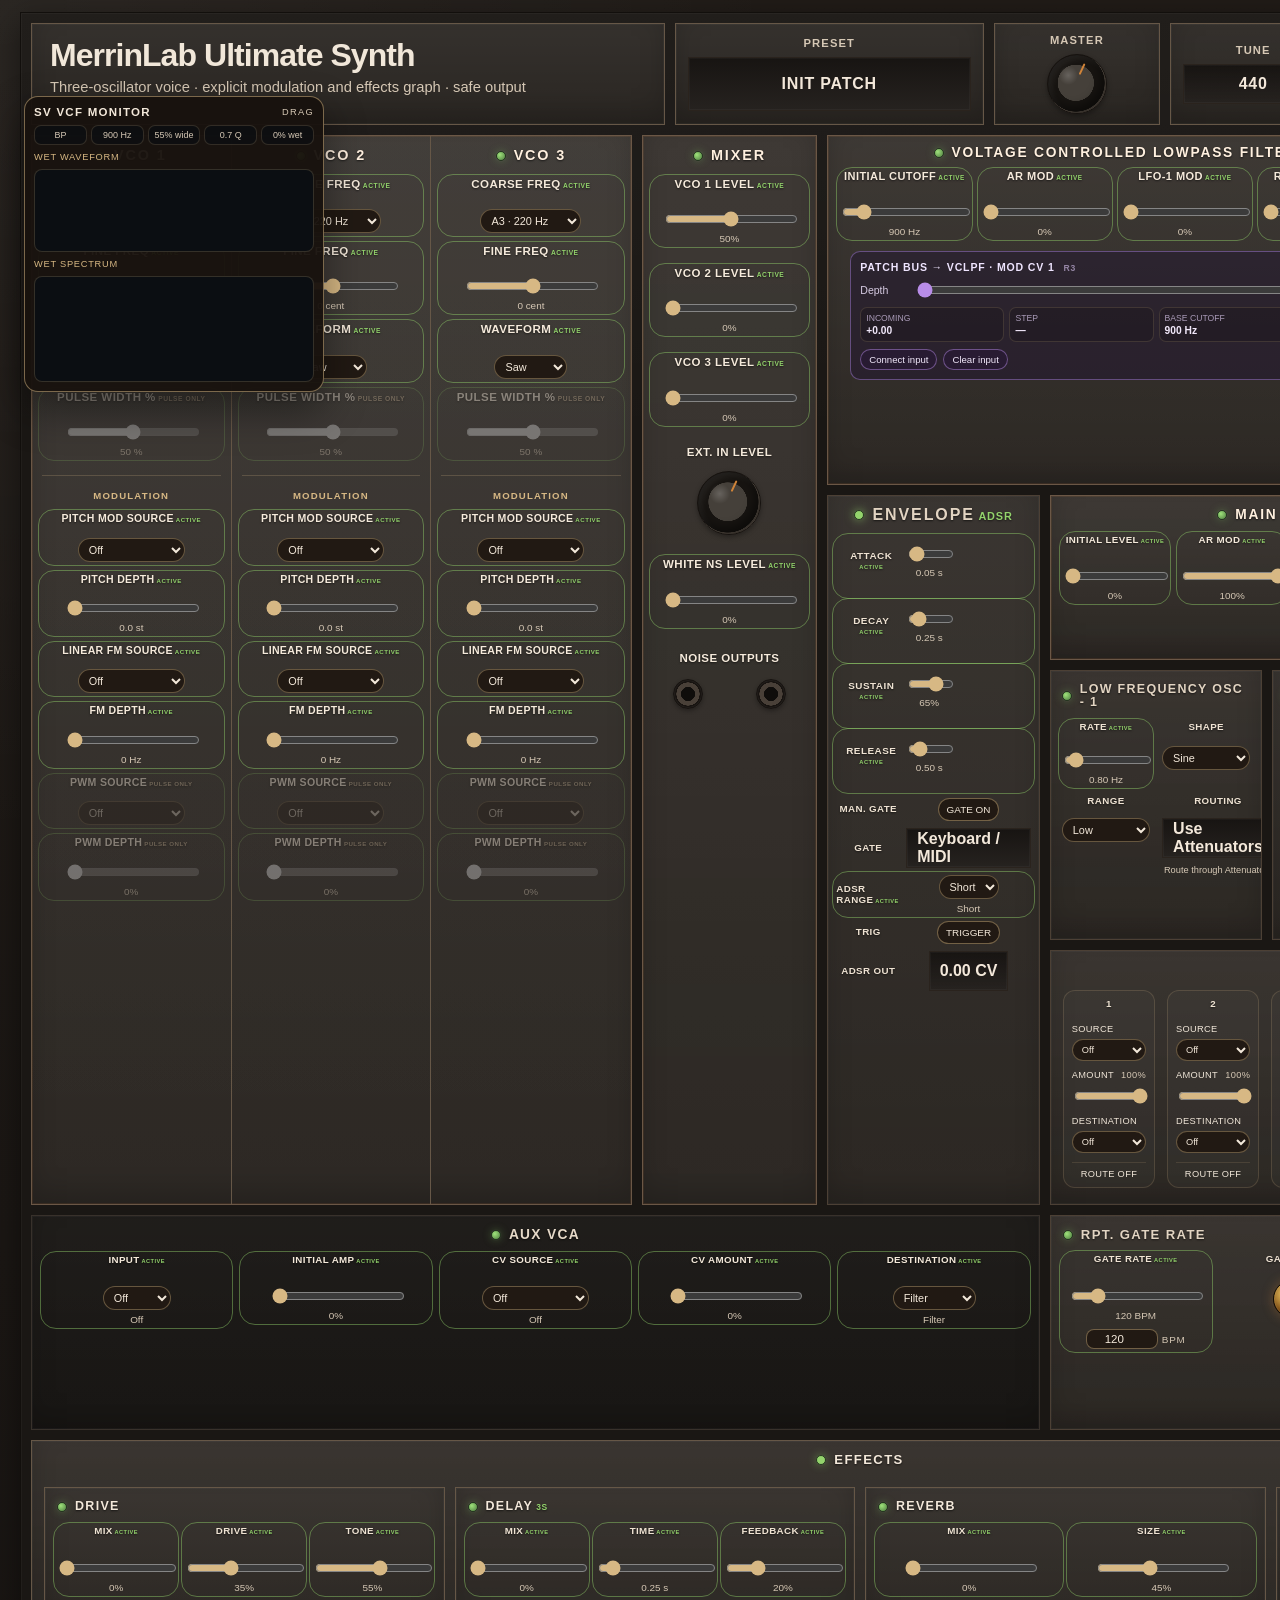
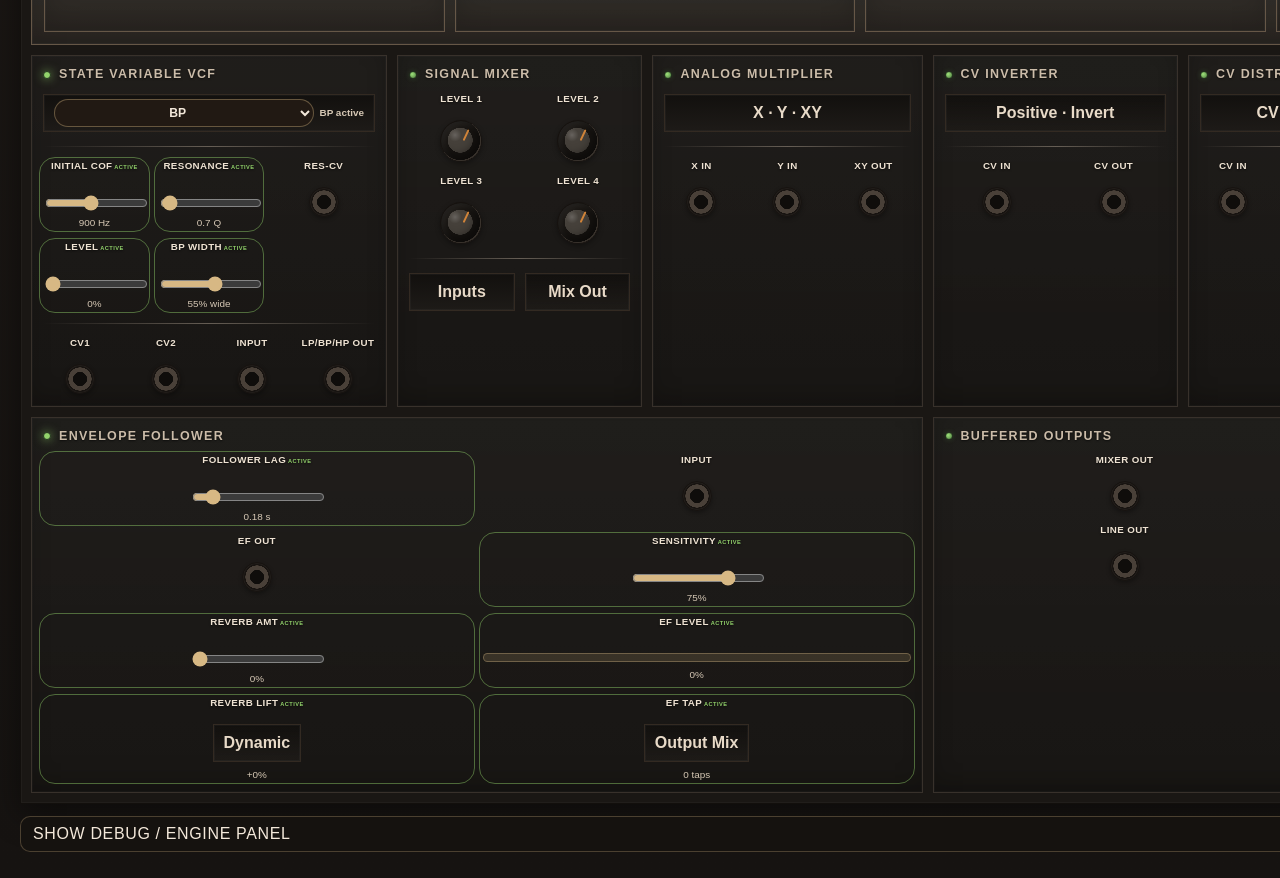
==== commit a66e6782: "Upgrade three-oscillator VCO bank" ====
--- a/faceplate-preview/index.html
+++ b/faceplate-preview/index.html
@@ -12,7 +12,7 @@
     <header class="top-bar">
       <div class="brand-block">
         <div class="brand-title">MerrinLab Ultimate Synth</div>
-        <div class="brand-subtitle">First safe audible voice · VCO 1 only · most controls visual-only</div>
+        <div class="brand-subtitle">Three-oscillator voice · explicit modulation and effects graph · safe output</div>
       </div>
 
       <div class="top-controls">
@@ -28,43 +28,64 @@
       <section class="vco-bank" aria-label="VCO bank">
         <article class="vco-strip vco-module">
           <div class="module-header"><span class="status-light"></span><h2>VCO 1</h2></div>
-          <div class="control vertical-control"><div class="control-label">Coarse Freq</div><div class="knob"></div></div>
-          <div class="control vertical-control"><div class="control-label">Fine Freq</div><div class="knob"></div></div>
-          <div class="control vertical-control"><div class="control-label">Waveform</div><div class="switch-control compact-switch">Shape</div></div>
-          <div class="control vertical-control"><div class="control-label">Pulse Width %</div><div class="knob knob-small"></div></div>
-          <div class="vco-jack-grid">
-            <div class="control"><div class="control-label">PWM</div><div class="jack-socket"></div></div>
-            <div class="control"><div class="control-label">SYNC</div><div class="jack-socket"></div></div>
-            <div class="control"><div class="control-label">LOG-CV</div><div class="jack-socket"></div></div>
-            <div class="control"><div class="control-label">LIN-CV</div><div class="jack-socket"></div></div>
+          <div class="vco-core-controls">
+            <div class="control vertical-control"><div class="control-label">Coarse Freq</div></div>
+            <div class="control vertical-control"><div class="control-label">Fine Freq</div></div>
+            <div class="control vertical-control"><div class="control-label">Waveform</div></div>
+            <div class="control vertical-control"><div class="control-label">Pulse Width %</div></div>
+          </div>
+          <div class="vco-mod-section">
+            <div class="vco-subtitle">Modulation</div>
+            <div class="vco-mod-grid">
+              <div class="control"><div class="control-label">Pitch Mod Source</div></div>
+              <div class="control"><div class="control-label">Pitch Depth</div></div>
+              <div class="control"><div class="control-label">Linear FM Source</div></div>
+              <div class="control"><div class="control-label">FM Depth</div></div>
+              <div class="control"><div class="control-label">PWM Source</div></div>
+              <div class="control"><div class="control-label">PWM Depth</div></div>
+            </div>
           </div>
         </article>
 
         <article class="vco-strip vco-module">
           <div class="module-header"><span class="status-light"></span><h2>VCO 2</h2></div>
-          <div class="control vertical-control"><div class="control-label">Coarse Freq</div><div class="knob"></div></div>
-          <div class="control vertical-control"><div class="control-label">Fine Freq</div><div class="knob"></div></div>
-          <div class="control vertical-control"><div class="control-label">Waveform</div><div class="switch-control compact-switch">Shape</div></div>
-          <div class="control vertical-control"><div class="control-label">Pulse Width %</div><div class="knob knob-small"></div></div>
-          <div class="vco-jack-grid">
-            <div class="control"><div class="control-label">PWM</div><div class="jack-socket"></div></div>
-            <div class="control"><div class="control-label">SYNC</div><div class="jack-socket"></div></div>
-            <div class="control"><div class="control-label">LOG-CV</div><div class="jack-socket"></div></div>
-            <div class="control"><div class="control-label">LIN-CV</div><div class="jack-socket"></div></div>
+          <div class="vco-core-controls">
+            <div class="control vertical-control"><div class="control-label">Coarse Freq</div></div>
+            <div class="control vertical-control"><div class="control-label">Fine Freq</div></div>
+            <div class="control vertical-control"><div class="control-label">Waveform</div></div>
+            <div class="control vertical-control"><div class="control-label">Pulse Width %</div></div>
+          </div>
+          <div class="vco-mod-section">
+            <div class="vco-subtitle">Modulation</div>
+            <div class="vco-mod-grid">
+              <div class="control"><div class="control-label">Pitch Mod Source</div></div>
+              <div class="control"><div class="control-label">Pitch Depth</div></div>
+              <div class="control"><div class="control-label">Linear FM Source</div></div>
+              <div class="control"><div class="control-label">FM Depth</div></div>
+              <div class="control"><div class="control-label">PWM Source</div></div>
+              <div class="control"><div class="control-label">PWM Depth</div></div>
+            </div>
           </div>
         </article>
 
         <article class="vco-strip vco-module">
           <div class="module-header"><span class="status-light"></span><h2>VCO 3</h2></div>
-          <div class="control vertical-control"><div class="control-label">Coarse Freq</div><div class="knob"></div></div>
-          <div class="control vertical-control"><div class="control-label">Fine Freq</div><div class="knob"></div></div>
-          <div class="control vertical-control"><div class="control-label">Waveform</div><div class="switch-control compact-switch">Shape</div></div>
-          <div class="control vertical-control"><div class="control-label">Pulse Width %</div><div class="knob knob-small"></div></div>
-          <div class="vco-jack-grid">
-            <div class="control"><div class="control-label">PWM</div><div class="jack-socket"></div></div>
-            <div class="control"><div class="control-label">SYNC</div><div class="jack-socket"></div></div>
-            <div class="control"><div class="control-label">LOG-CV</div><div class="jack-socket"></div></div>
-            <div class="control"><div class="control-label">LIN-CV</div><div class="jack-socket"></div></div>
+          <div class="vco-core-controls">
+            <div class="control vertical-control"><div class="control-label">Coarse Freq</div></div>
+            <div class="control vertical-control"><div class="control-label">Fine Freq</div></div>
+            <div class="control vertical-control"><div class="control-label">Waveform</div></div>
+            <div class="control vertical-control"><div class="control-label">Pulse Width %</div></div>
+          </div>
+          <div class="vco-mod-section">
+            <div class="vco-subtitle">Modulation</div>
+            <div class="vco-mod-grid">
+              <div class="control"><div class="control-label">Pitch Mod Source</div></div>
+              <div class="control"><div class="control-label">Pitch Depth</div></div>
+              <div class="control"><div class="control-label">Linear FM Source</div></div>
+              <div class="control"><div class="control-label">FM Depth</div></div>
+              <div class="control"><div class="control-label">PWM Source</div></div>
+              <div class="control"><div class="control-label">PWM Depth</div></div>
+            </div>
           </div>
         </article>
       </section>
--- a/faceplate-preview/styles.css
+++ b/faceplate-preview/styles.css
@@ -610,17 +610,38 @@
   letter-spacing: 0.035em;
 }
 
-.vco-jack-grid {
-  display: grid;
-  grid-template-columns: repeat(2, 1fr);
-  gap: 18px 10px;
-  margin-top: 6px;
-}
-
-.vco-jack-grid .control-label {
+.vco-core-controls {
+  display: grid;
+  gap: 12px;
+}
+
+.vco-core-controls .vertical-control {
+  margin-bottom: 0;
+}
+
+.vco-mod-section {
+  margin-top: 18px;
+  padding-top: 14px;
+  border-top: 1px solid rgba(215, 184, 132, 0.22);
+}
+
+.vco-subtitle {
+  margin-bottom: 12px;
+  color: #d7b884;
+  font-size: 0.6rem;
+  font-weight: 800;
+  letter-spacing: 0.12em;
+  text-align: center;
+  text-transform: uppercase;
+}
+
+.vco-mod-grid {
+  display: grid;
+  gap: 12px;
+}
+
+.vco-mod-grid .control-label {
   min-height: auto;
-  font-size: 0.66rem;
-  letter-spacing: 0.03em;
 }
 
 .mixer-noise-outputs {
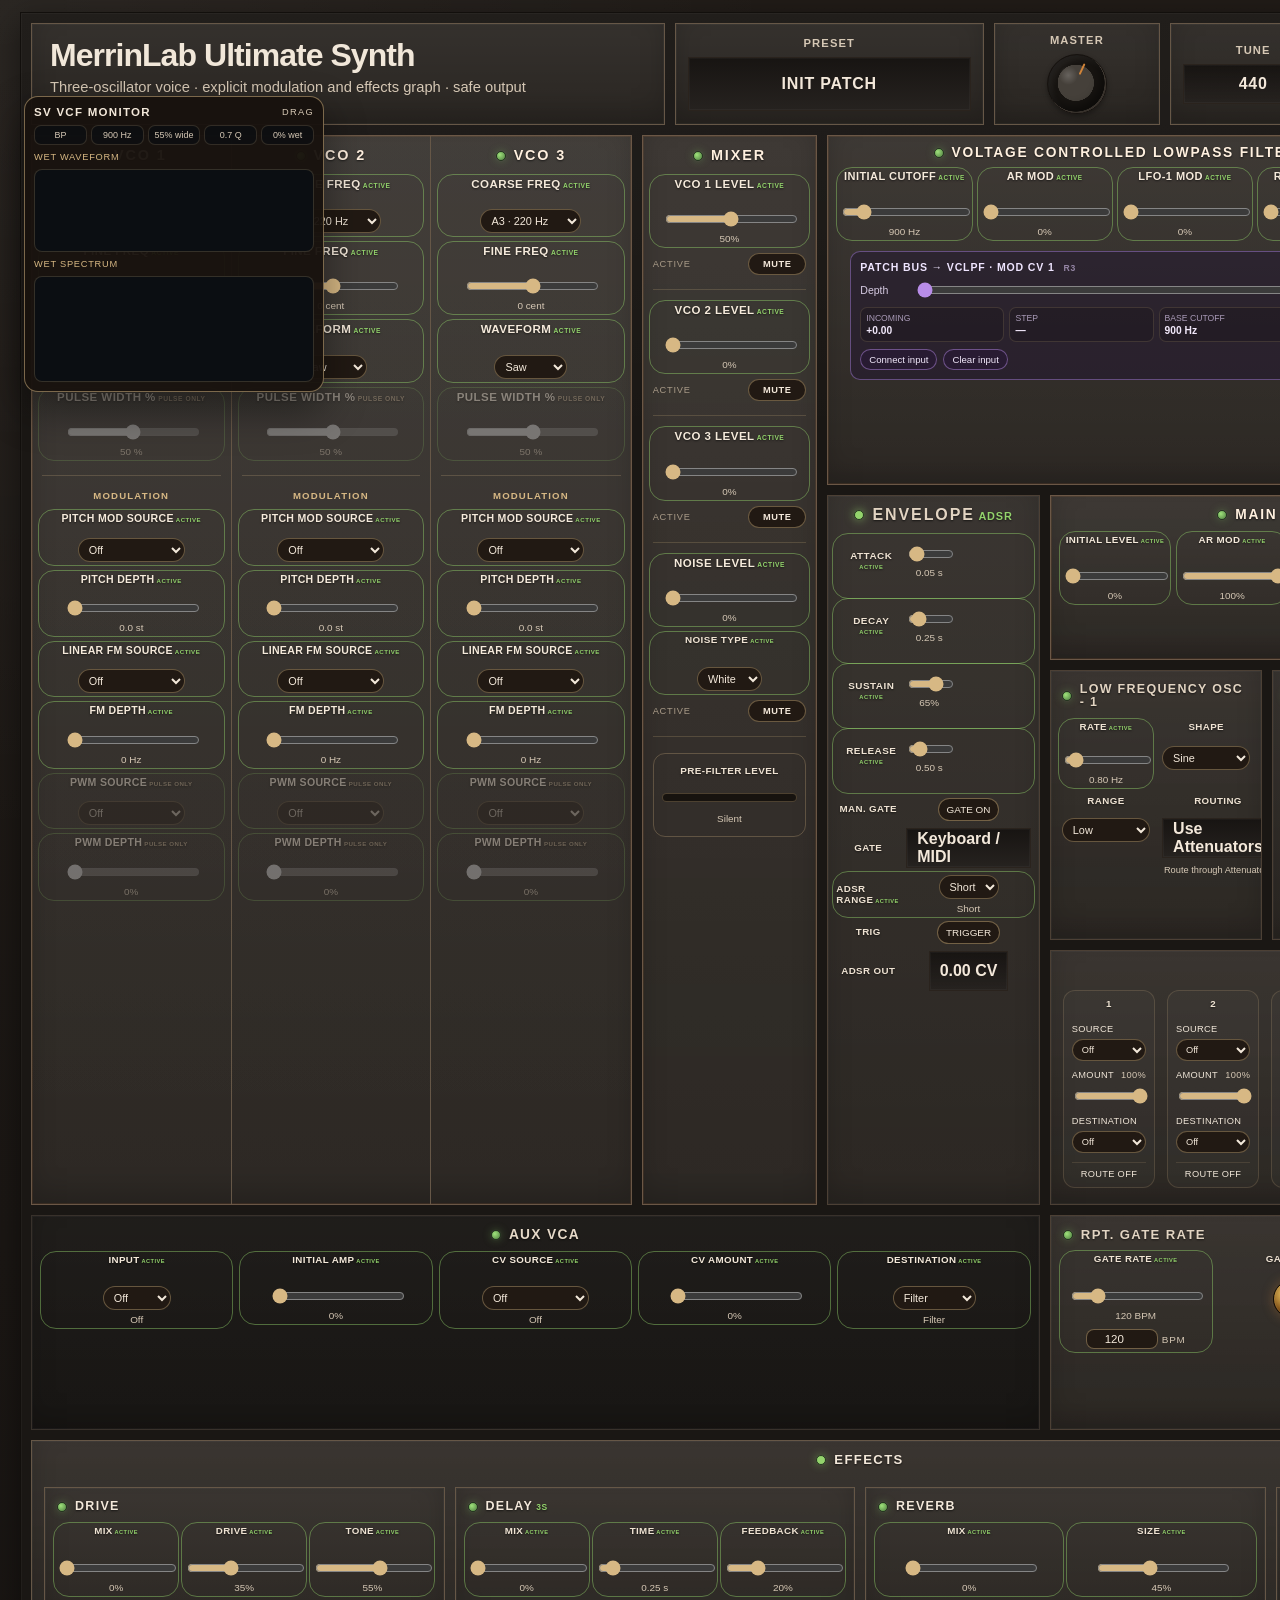
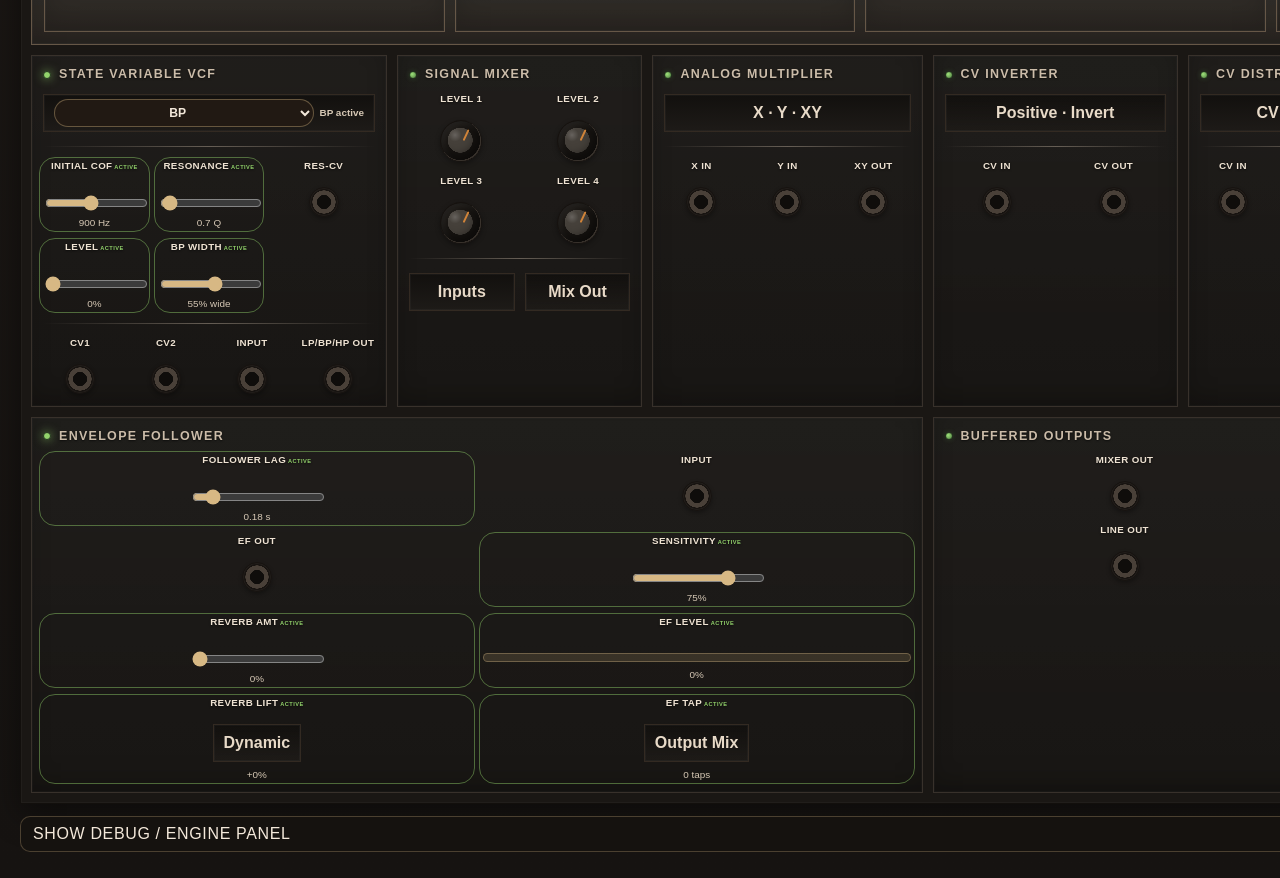
==== commit 4f3e2908: "Upgrade the four-channel mixer" ====
--- a/faceplate-preview/index.html
+++ b/faceplate-preview/index.html
@@ -92,12 +92,30 @@
 
       <article class="module mixer-module mixer-strip">
         <div class="module-header"><span class="status-light"></span><h2>Mixer</h2></div>
-        <div class="control mixer-control"><div class="control-label">VCO 1 Level</div><div class="knob"></div></div>
-        <div class="control mixer-control"><div class="control-label">VCO 2 Level</div><div class="knob"></div></div>
-        <div class="control mixer-control"><div class="control-label">VCO 3 Level</div><div class="knob"></div></div>
-        <div class="control mixer-control"><div class="control-label">Ext. In Level</div><div class="knob"></div></div>
-        <div class="control mixer-control"><div class="control-label">White NS Level</div><div class="knob"></div></div>
-        <div class="mixer-noise-outputs"><div class="control"><div class="control-label">Noise Outputs</div><div class="dual-jacks"><div class="jack-socket"></div><div class="jack-socket"></div></div></div></div>
+        <div class="mixer-channel-list">
+          <section class="mixer-channel" aria-label="VCO 1 mixer channel">
+            <div class="control mixer-control"><div class="control-label">VCO 1 Level</div></div>
+            <div class="mixer-channel-footer"><output data-mixer-channel-status>Active</output><button type="button" class="mixer-mute-button" data-mixer-mute="vco1Mute" aria-pressed="false">Mute</button></div>
+          </section>
+          <section class="mixer-channel" aria-label="VCO 2 mixer channel">
+            <div class="control mixer-control"><div class="control-label">VCO 2 Level</div></div>
+            <div class="mixer-channel-footer"><output data-mixer-channel-status>Active</output><button type="button" class="mixer-mute-button" data-mixer-mute="vco2Mute" aria-pressed="false">Mute</button></div>
+          </section>
+          <section class="mixer-channel" aria-label="VCO 3 mixer channel">
+            <div class="control mixer-control"><div class="control-label">VCO 3 Level</div></div>
+            <div class="mixer-channel-footer"><output data-mixer-channel-status>Active</output><button type="button" class="mixer-mute-button" data-mixer-mute="vco3Mute" aria-pressed="false">Mute</button></div>
+          </section>
+          <section class="mixer-channel mixer-noise-channel" aria-label="Noise mixer channel">
+            <div class="control mixer-control"><div class="control-label">Noise Level</div></div>
+            <div class="control mixer-noise-type"><div class="control-label">Noise Type</div></div>
+            <div class="mixer-channel-footer"><output data-mixer-channel-status>Active</output><button type="button" class="mixer-mute-button" data-mixer-mute="noiseMute" aria-pressed="false">Mute</button></div>
+          </section>
+        </div>
+        <section class="mixer-meter" aria-label="Pre-filter mix level">
+          <div class="control-label">Pre-filter Level</div>
+          <div class="mixer-meter-track"><span data-mixer-meter-fill></span></div>
+          <output data-mixer-meter-readout>Silent</output>
+        </section>
       </article>
 
       <article class="module filter-lp-module lowpass-strip">
--- a/faceplate-preview/styles.css
+++ b/faceplate-preview/styles.css
@@ -644,15 +644,92 @@
   min-height: auto;
 }
 
-.mixer-noise-outputs {
-  margin-top: 4px;
-}
-
-.mixer-noise-outputs .control-label {
-  min-height: auto;
-  margin-bottom: 8px;
-  font-size: 0.72rem;
-  letter-spacing: 0.04em;
+.mixer-channel-list {
+  display: grid;
+  gap: 14px;
+}
+
+.mixer-channel {
+  padding-bottom: 14px;
+  border-bottom: 1px solid rgba(215, 184, 132, 0.2);
+}
+
+.mixer-channel .mixer-control {
+  margin-bottom: 0;
+}
+
+.mixer-noise-type {
+  margin-top: 12px;
+}
+
+.mixer-channel-footer {
+  display: flex;
+  align-items: center;
+  justify-content: space-between;
+  gap: 8px;
+  margin-top: 9px;
+  color: #a99b88;
+  font-size: 0.58rem;
+  letter-spacing: 0.08em;
+  text-transform: uppercase;
+}
+
+.mixer-mute-button {
+  min-width: 58px;
+  border: 1px solid rgba(215, 184, 132, 0.4);
+  border-radius: 999px;
+  padding: 5px 9px;
+  background: #211913;
+  color: #f3e8da;
+  cursor: pointer;
+  font: inherit;
+  font-size: 0.58rem;
+  font-weight: 800;
+  letter-spacing: 0.06em;
+  text-transform: uppercase;
+}
+
+.mixer-mute-button.is-muted {
+  border-color: rgba(255, 134, 99, 0.72);
+  background: #3a211b;
+  color: #ffb29b;
+}
+
+.mixer-meter {
+  margin-top: 16px;
+  padding: 12px 8px 10px;
+  border: 1px solid rgba(215, 184, 132, 0.28);
+  border-radius: 12px;
+  text-align: center;
+}
+
+.mixer-meter-track {
+  height: 9px;
+  margin: 8px 0 6px;
+  overflow: hidden;
+  border: 1px solid rgba(215, 184, 132, 0.28);
+  border-radius: 999px;
+  background: #17130f;
+}
+
+.mixer-meter-track span {
+  display: block;
+  width: 0;
+  height: 100%;
+  border-radius: inherit;
+  background: linear-gradient(90deg, #6fbf73 0 72%, #e8bd56 88%, #e17a5d 100%);
+  transition: width 50ms linear;
+}
+
+.mixer-meter output {
+  color: #d6c8b5;
+  font-size: 0.62rem;
+  font-variant-numeric: tabular-nums;
+}
+
+.mixer-meter.is-clipping {
+  border-color: rgba(255, 110, 84, 0.8);
+  box-shadow: 0 0 10px rgba(255, 110, 84, 0.24);
 }
 
 .dual-jacks {
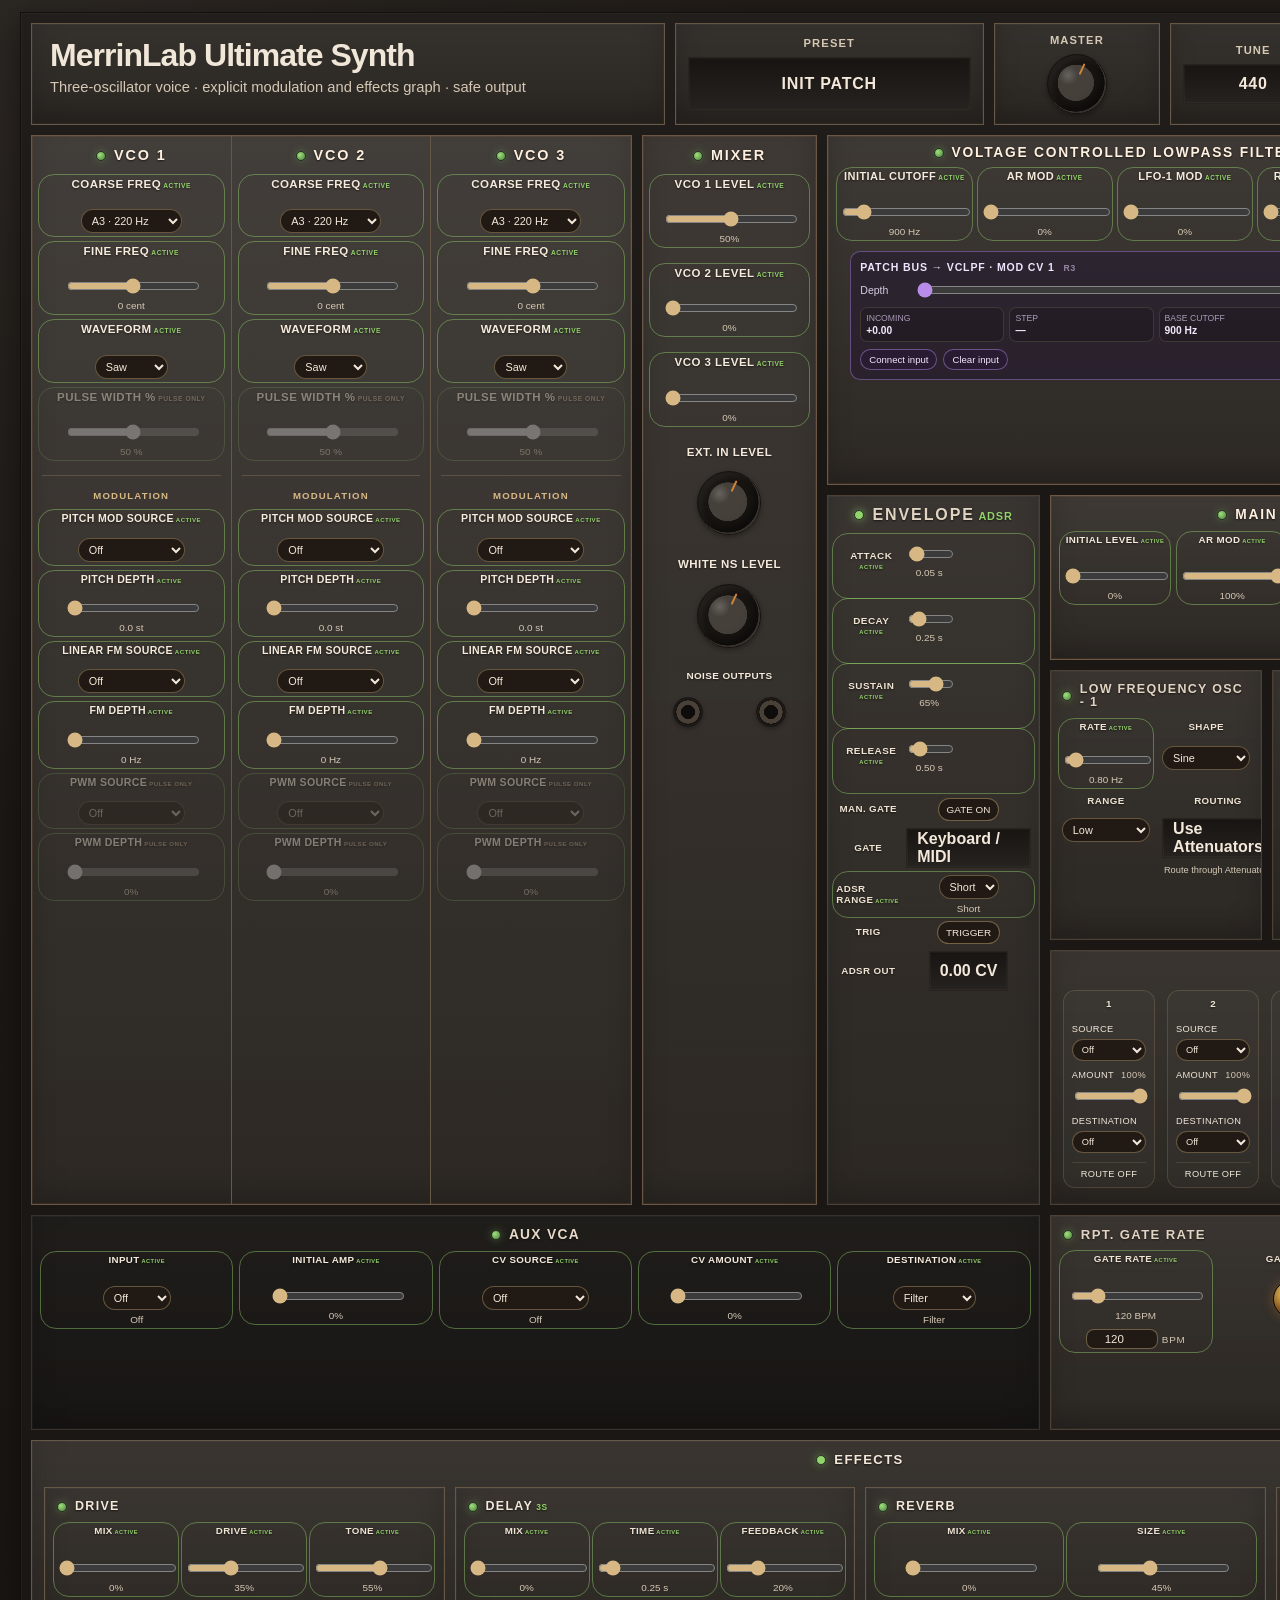
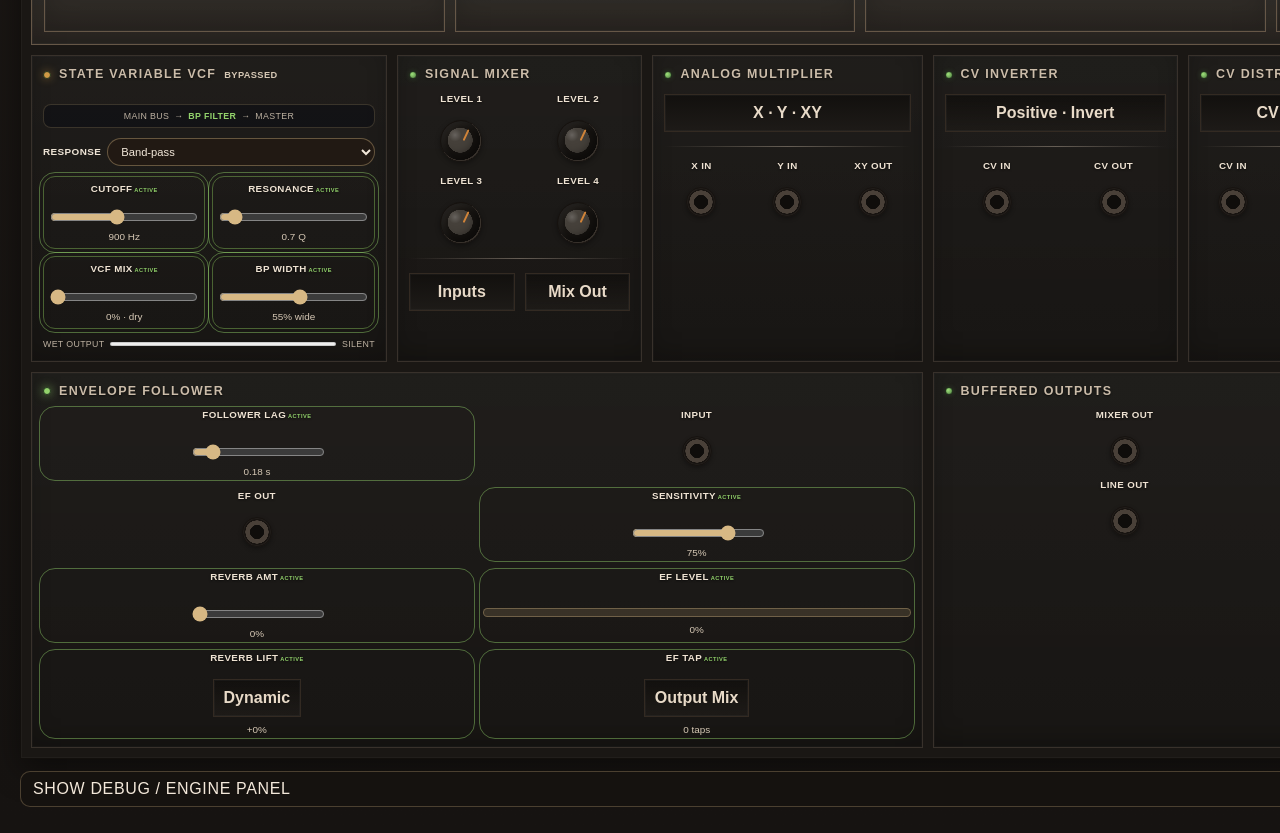
==== commit a4e29b8b: "Upgrade state variable VCF controls" ====
--- a/faceplate-preview/index.html
+++ b/faceplate-preview/index.html
@@ -92,30 +92,12 @@
 
       <article class="module mixer-module mixer-strip">
         <div class="module-header"><span class="status-light"></span><h2>Mixer</h2></div>
-        <div class="mixer-channel-list">
-          <section class="mixer-channel" aria-label="VCO 1 mixer channel">
-            <div class="control mixer-control"><div class="control-label">VCO 1 Level</div></div>
-            <div class="mixer-channel-footer"><output data-mixer-channel-status>Active</output><button type="button" class="mixer-mute-button" data-mixer-mute="vco1Mute" aria-pressed="false">Mute</button></div>
-          </section>
-          <section class="mixer-channel" aria-label="VCO 2 mixer channel">
-            <div class="control mixer-control"><div class="control-label">VCO 2 Level</div></div>
-            <div class="mixer-channel-footer"><output data-mixer-channel-status>Active</output><button type="button" class="mixer-mute-button" data-mixer-mute="vco2Mute" aria-pressed="false">Mute</button></div>
-          </section>
-          <section class="mixer-channel" aria-label="VCO 3 mixer channel">
-            <div class="control mixer-control"><div class="control-label">VCO 3 Level</div></div>
-            <div class="mixer-channel-footer"><output data-mixer-channel-status>Active</output><button type="button" class="mixer-mute-button" data-mixer-mute="vco3Mute" aria-pressed="false">Mute</button></div>
-          </section>
-          <section class="mixer-channel mixer-noise-channel" aria-label="Noise mixer channel">
-            <div class="control mixer-control"><div class="control-label">Noise Level</div></div>
-            <div class="control mixer-noise-type"><div class="control-label">Noise Type</div></div>
-            <div class="mixer-channel-footer"><output data-mixer-channel-status>Active</output><button type="button" class="mixer-mute-button" data-mixer-mute="noiseMute" aria-pressed="false">Mute</button></div>
-          </section>
-        </div>
-        <section class="mixer-meter" aria-label="Pre-filter mix level">
-          <div class="control-label">Pre-filter Level</div>
-          <div class="mixer-meter-track"><span data-mixer-meter-fill></span></div>
-          <output data-mixer-meter-readout>Silent</output>
-        </section>
+        <div class="control mixer-control"><div class="control-label">VCO 1 Level</div><div class="knob"></div></div>
+        <div class="control mixer-control"><div class="control-label">VCO 2 Level</div><div class="knob"></div></div>
+        <div class="control mixer-control"><div class="control-label">VCO 3 Level</div><div class="knob"></div></div>
+        <div class="control mixer-control"><div class="control-label">Ext. In Level</div><div class="knob"></div></div>
+        <div class="control mixer-control"><div class="control-label">White NS Level</div><div class="knob"></div></div>
+        <div class="mixer-noise-outputs"><div class="control"><div class="control-label">Noise Outputs</div><div class="dual-jacks"><div class="jack-socket"></div><div class="jack-socket"></div></div></div></div>
       </article>
 
       <article class="module filter-lp-module lowpass-strip">
@@ -226,7 +208,18 @@
     </section>
 
     <section class="expander-grid" aria-label="Expander and utility row">
-      <article class="module utility-module state-variable-vcf-module"><div class="module-header"><span class="status-light"></span><h2>State Variable VCF</h2></div><div class="module-row"><div class="selector wide-selector">HP · BP · LP filter outputs</div></div><div class="module-divider"></div><div class="control-grid three-up"><div class="control"><div class="control-label">Initial COF</div><div class="knob"></div></div><div class="control"><div class="control-label">Resonance</div><div class="knob"></div></div><div class="control"><div class="control-label">Res-CV</div><div class="jack-socket"></div></div></div><div class="module-divider"></div><div class="control-grid four-up"><div class="control"><div class="control-label">CV1</div><div class="jack-socket"></div></div><div class="control"><div class="control-label">CV2</div><div class="jack-socket"></div></div><div class="control"><div class="control-label">Input</div><div class="jack-socket"></div></div><div class="control"><div class="control-label">LP/BP/HP Out</div><div class="jack-socket"></div></div></div></article>
+      <article class="module utility-module state-variable-vcf-module" data-svf-module>
+        <div class="module-header"><span class="status-light"></span><h2>State Variable VCF</h2><output class="svf-status" data-svf-status>Bypassed</output></div>
+        <div class="svf-signal-path" aria-label="State Variable VCF signal path"><span>Main bus</span><span aria-hidden="true">→</span><strong data-svf-path-mode>BP filter</strong><span aria-hidden="true">→</span><span>Master</span></div>
+        <label class="svf-mode-control"><span>Response</span><select data-svf-control="mode" aria-label="State Variable VCF response"><option value="lowpass">Low-pass</option><option value="bandpass" selected>Band-pass</option><option value="highpass">High-pass</option></select></label>
+        <div class="control-grid two-up svf-control-grid">
+          <label class="control is-audio-linked"><span class="control-label">Cutoff</span><input type="range" min="0" max="1000" step="1" value="445" data-svf-control="cutoff"><output class="svf-readout" data-svf-readout="cutoff">900 Hz</output></label>
+          <label class="control is-audio-linked"><span class="control-label">Resonance</span><input type="range" min="0" max="12" step="0.1" value="0.7" data-svf-control="resonance"><output class="svf-readout" data-svf-readout="resonance">0.7 Q</output></label>
+          <label class="control is-audio-linked"><span class="control-label">VCF Mix</span><input type="range" min="0" max="100" step="1" value="0" data-svf-control="level"><output class="svf-readout" data-svf-readout="level">0% · dry</output></label>
+          <label class="control is-audio-linked" data-svf-bp-width-control><span class="control-label">BP Width</span><input type="range" min="0" max="100" step="1" value="55" data-svf-control="bpWidth"><output class="svf-readout" data-svf-readout="bpWidth">55% wide</output></label>
+        </div>
+        <div class="svf-output-meter" aria-label="State Variable VCF wet output level"><span>Wet output</span><meter min="0" max="1" value="0" data-svf-meter></meter><output data-svf-meter-readout>silent</output></div>
+      </article>
       <article class="module utility-module expander-signal-mixer-module"><div class="module-header"><span class="status-light"></span><h2>Signal Mixer</h2></div><div class="control-grid two-up"><div class="control"><div class="control-label">Level 1</div><div class="knob"></div></div><div class="control"><div class="control-label">Level 2</div><div class="knob"></div></div><div class="control"><div class="control-label">Level 3</div><div class="knob"></div></div><div class="control"><div class="control-label">Level 4</div><div class="knob"></div></div></div><div class="module-divider"></div><div class="module-row output-row"><div class="mini-display">Inputs</div><div class="mini-display">Mix Out</div></div></article>
       <article class="module utility-module analog-multiplier-module"><div class="module-header"><span class="status-light"></span><h2>Analog Multiplier</h2></div><div class="module-row"><div class="selector wide-selector">X · Y · XY</div></div><div class="module-divider"></div><div class="control-grid three-up"><div class="control"><div class="control-label">X In</div><div class="jack-socket"></div></div><div class="control"><div class="control-label">Y In</div><div class="jack-socket"></div></div><div class="control"><div class="control-label">XY Out</div><div class="jack-socket"></div></div></div></article>
       <article class="module utility-module cv-inverter-module"><div class="module-header"><span class="status-light"></span><h2>CV Inverter</h2></div><div class="module-row"><div class="selector wide-selector">Positive · Invert</div></div><div class="module-divider"></div><div class="control-grid two-up"><div class="control"><div class="control-label">CV In</div><div class="jack-socket"></div></div><div class="control"><div class="control-label">CV Out</div><div class="jack-socket"></div></div></div></article>
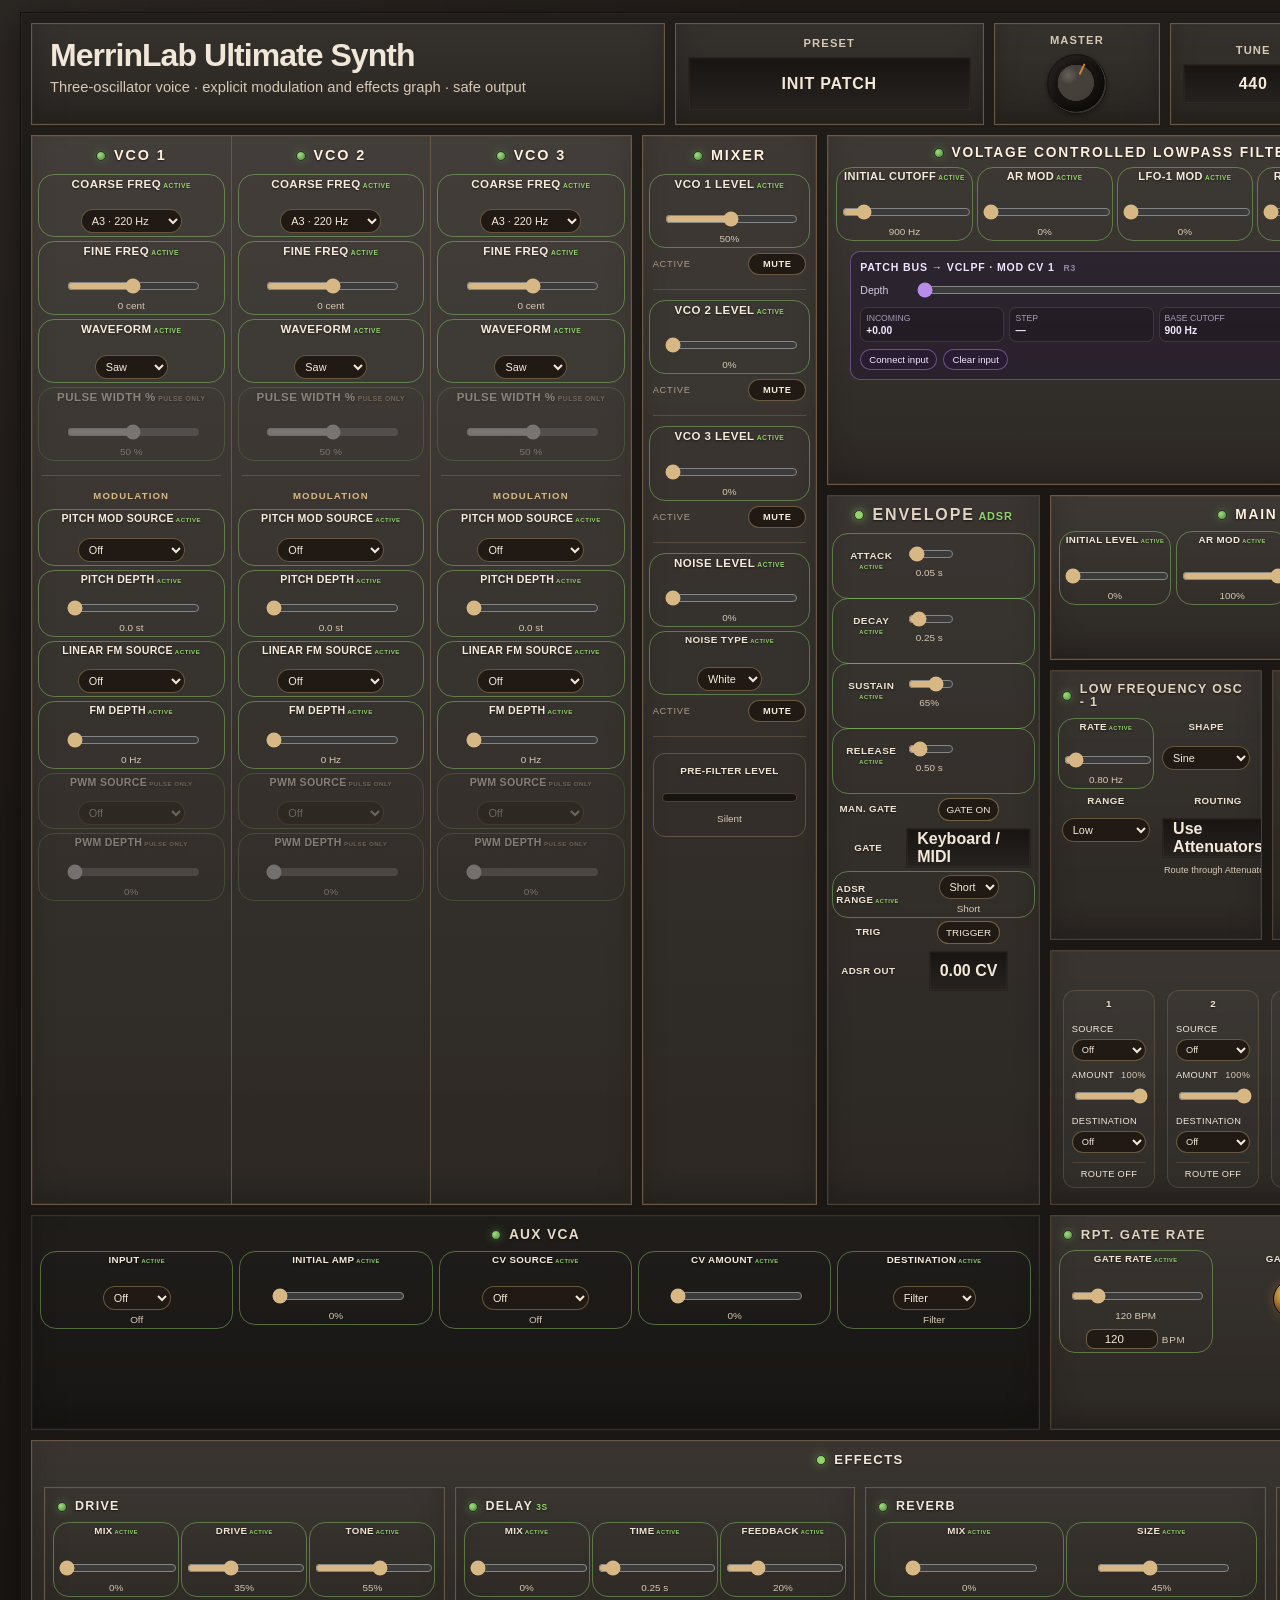
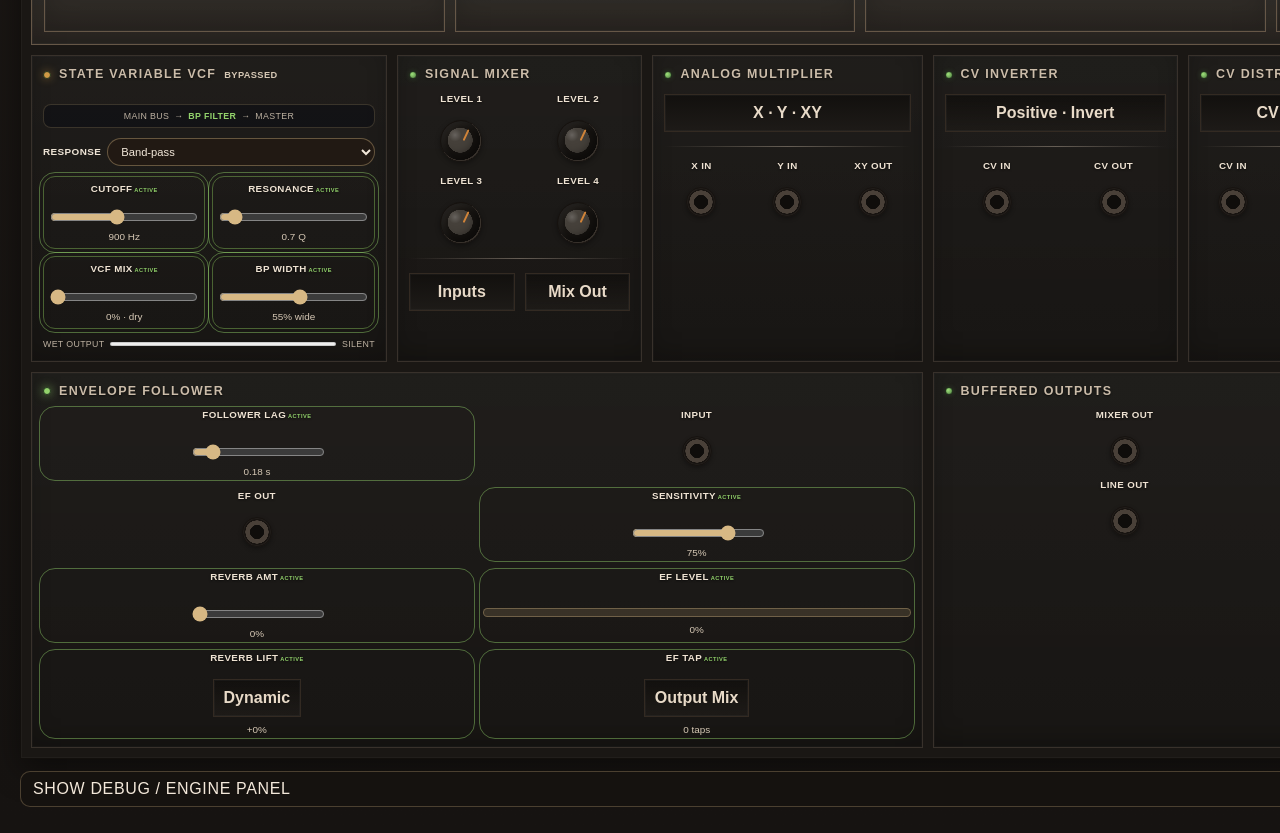
==== commit 13bf6871: "Merge pull request #88 from armpitpete/codex/mixer-standard Upgrade the four-channel Mixer" ====
--- a/faceplate-preview/index.html
+++ b/faceplate-preview/index.html
@@ -92,12 +92,30 @@
 
       <article class="module mixer-module mixer-strip">
         <div class="module-header"><span class="status-light"></span><h2>Mixer</h2></div>
-        <div class="control mixer-control"><div class="control-label">VCO 1 Level</div><div class="knob"></div></div>
-        <div class="control mixer-control"><div class="control-label">VCO 2 Level</div><div class="knob"></div></div>
-        <div class="control mixer-control"><div class="control-label">VCO 3 Level</div><div class="knob"></div></div>
-        <div class="control mixer-control"><div class="control-label">Ext. In Level</div><div class="knob"></div></div>
-        <div class="control mixer-control"><div class="control-label">White NS Level</div><div class="knob"></div></div>
-        <div class="mixer-noise-outputs"><div class="control"><div class="control-label">Noise Outputs</div><div class="dual-jacks"><div class="jack-socket"></div><div class="jack-socket"></div></div></div></div>
+        <div class="mixer-channel-list">
+          <section class="mixer-channel" aria-label="VCO 1 mixer channel">
+            <div class="control mixer-control"><div class="control-label">VCO 1 Level</div></div>
+            <div class="mixer-channel-footer"><output data-mixer-channel-status>Active</output><button type="button" class="mixer-mute-button" data-mixer-mute="vco1Mute" aria-pressed="false">Mute</button></div>
+          </section>
+          <section class="mixer-channel" aria-label="VCO 2 mixer channel">
+            <div class="control mixer-control"><div class="control-label">VCO 2 Level</div></div>
+            <div class="mixer-channel-footer"><output data-mixer-channel-status>Active</output><button type="button" class="mixer-mute-button" data-mixer-mute="vco2Mute" aria-pressed="false">Mute</button></div>
+          </section>
+          <section class="mixer-channel" aria-label="VCO 3 mixer channel">
+            <div class="control mixer-control"><div class="control-label">VCO 3 Level</div></div>
+            <div class="mixer-channel-footer"><output data-mixer-channel-status>Active</output><button type="button" class="mixer-mute-button" data-mixer-mute="vco3Mute" aria-pressed="false">Mute</button></div>
+          </section>
+          <section class="mixer-channel mixer-noise-channel" aria-label="Noise mixer channel">
+            <div class="control mixer-control"><div class="control-label">Noise Level</div></div>
+            <div class="control mixer-noise-type"><div class="control-label">Noise Type</div></div>
+            <div class="mixer-channel-footer"><output data-mixer-channel-status>Active</output><button type="button" class="mixer-mute-button" data-mixer-mute="noiseMute" aria-pressed="false">Mute</button></div>
+          </section>
+        </div>
+        <section class="mixer-meter" aria-label="Pre-filter mix level">
+          <div class="control-label">Pre-filter Level</div>
+          <div class="mixer-meter-track"><span data-mixer-meter-fill></span></div>
+          <output data-mixer-meter-readout>Silent</output>
+        </section>
       </article>
 
       <article class="module filter-lp-module lowpass-strip">
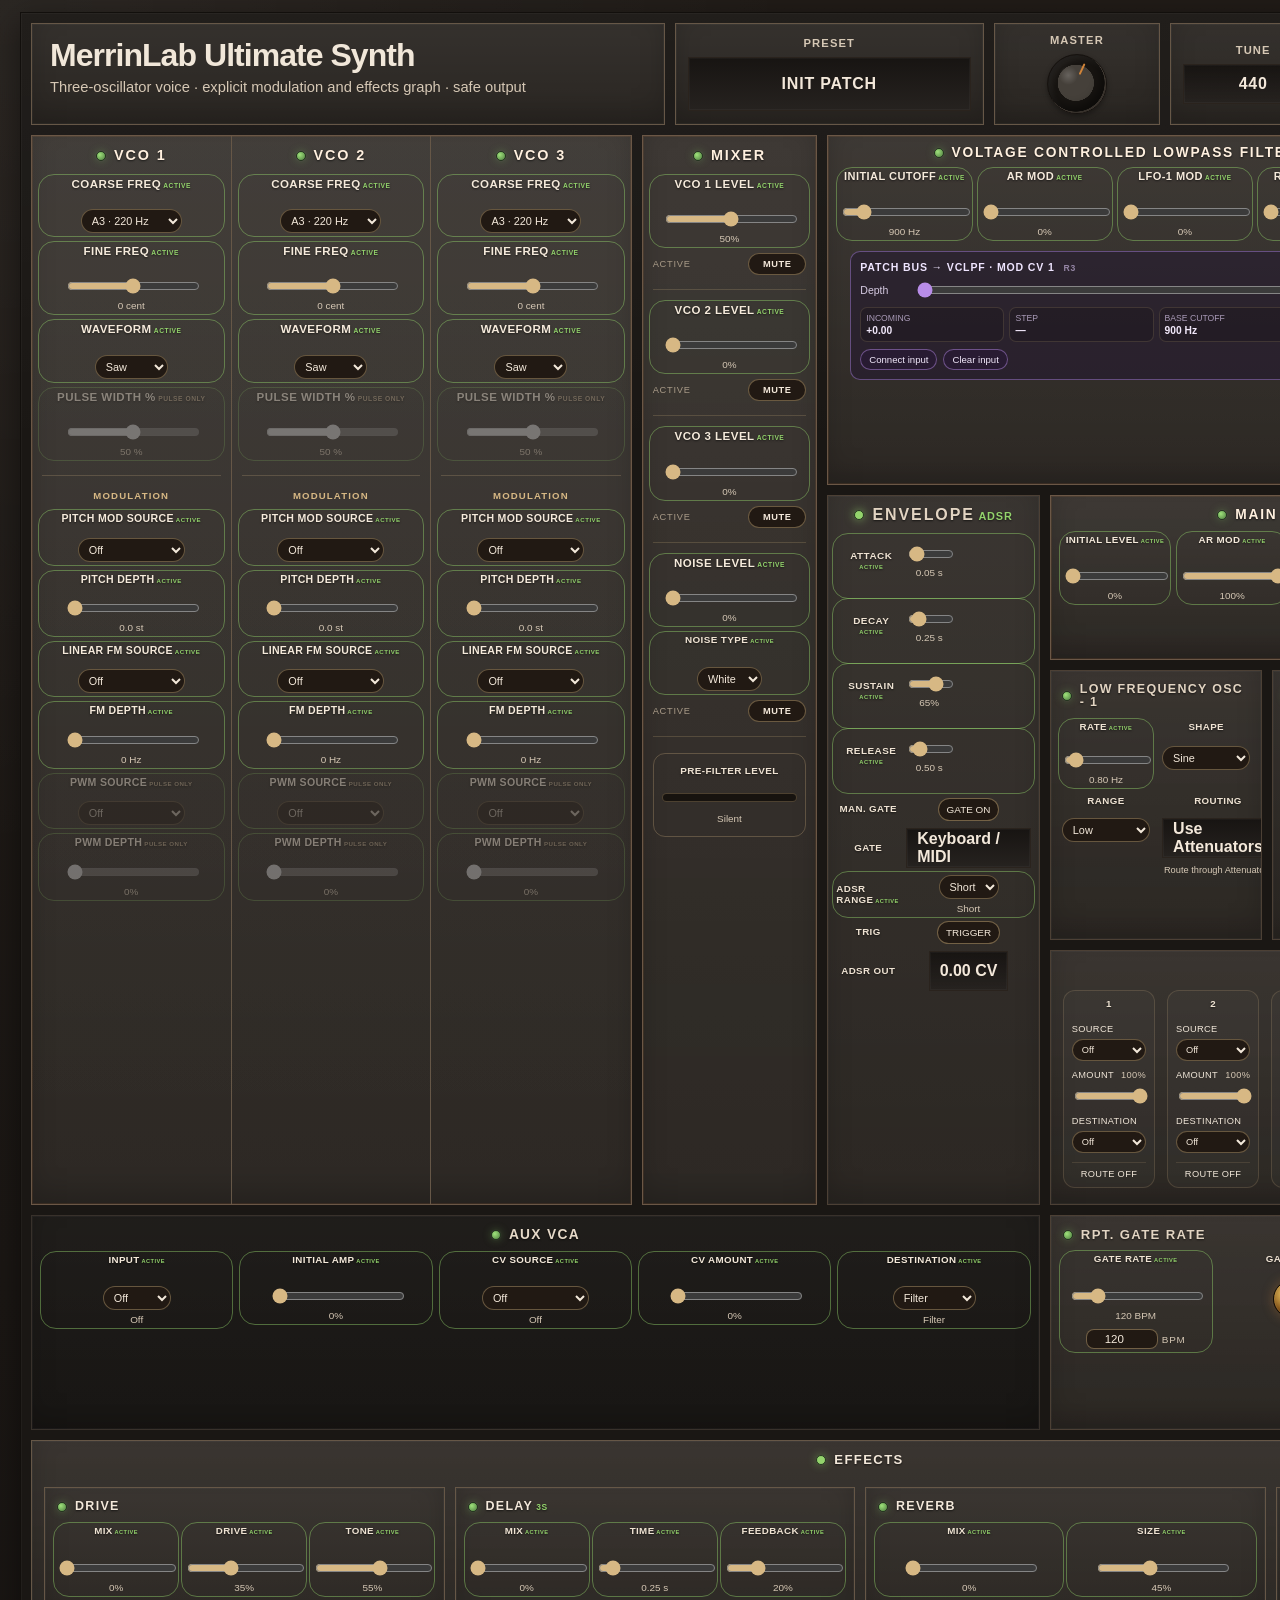
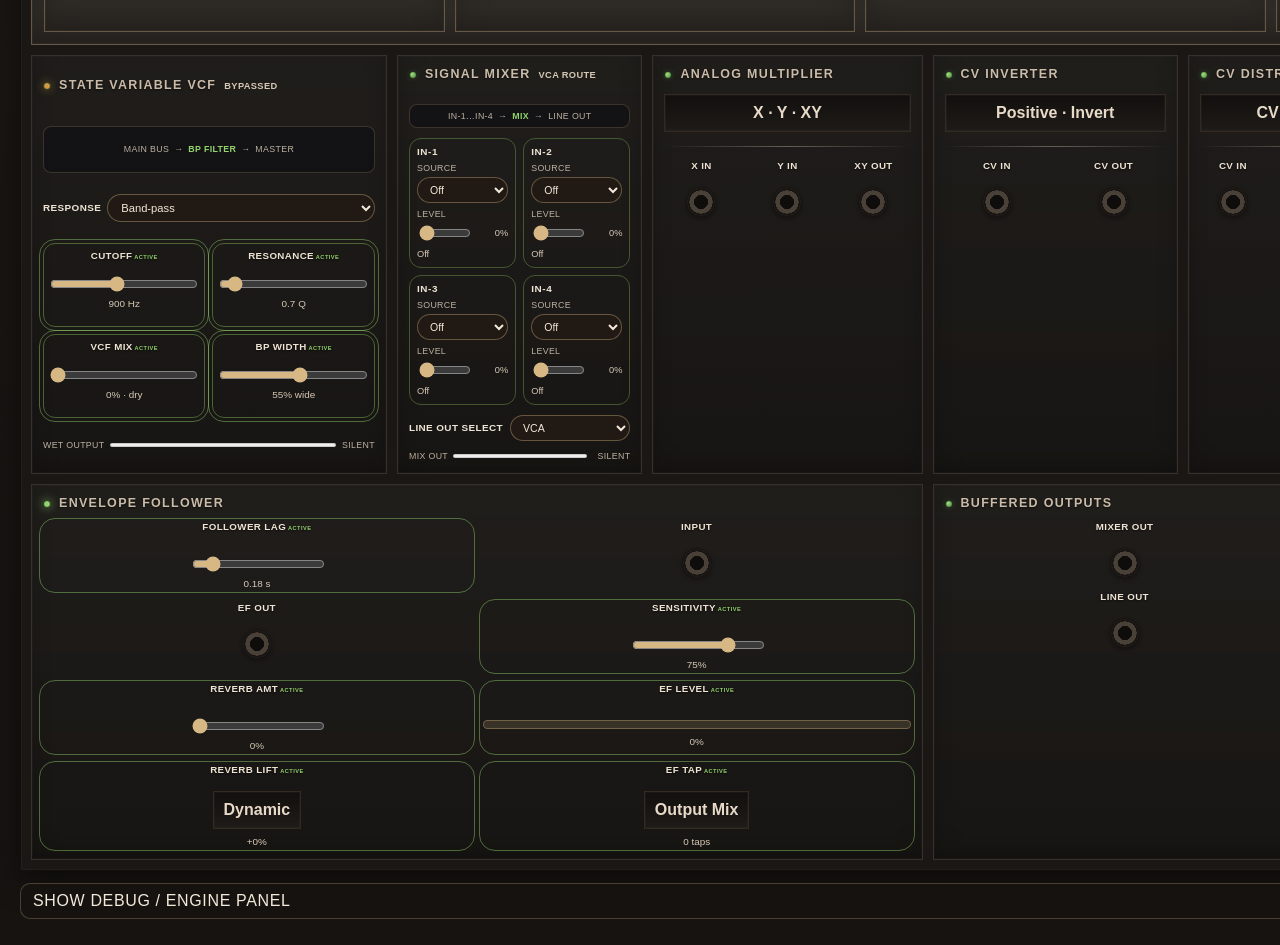
==== commit 6efc9066: "Replace decorative Signal Mixer with live controls" ====
--- a/faceplate-preview/index.html
+++ b/faceplate-preview/index.html
@@ -238,7 +238,18 @@
         </div>
         <div class="svf-output-meter" aria-label="State Variable VCF wet output level"><span>Wet output</span><meter min="0" max="1" value="0" data-svf-meter></meter><output data-svf-meter-readout>silent</output></div>
       </article>
-      <article class="module utility-module expander-signal-mixer-module"><div class="module-header"><span class="status-light"></span><h2>Signal Mixer</h2></div><div class="control-grid two-up"><div class="control"><div class="control-label">Level 1</div><div class="knob"></div></div><div class="control"><div class="control-label">Level 2</div><div class="knob"></div></div><div class="control"><div class="control-label">Level 3</div><div class="knob"></div></div><div class="control"><div class="control-label">Level 4</div><div class="knob"></div></div></div><div class="module-divider"></div><div class="module-row output-row"><div class="mini-display">Inputs</div><div class="mini-display">Mix Out</div></div></article>
+      <article class="module utility-module expander-signal-mixer-module" data-signal-mixer-module>
+        <div class="module-header"><span class="status-light"></span><h2>Signal Mixer</h2><output class="signal-mixer-status" data-signal-mixer-status>VCA route</output></div>
+        <div class="signal-mixer-path" aria-label="Signal Mixer signal path"><span>IN-1…IN-4</span><span aria-hidden="true">→</span><strong>MIX</strong><span aria-hidden="true">→</span><span>Line Out</span></div>
+        <div class="signal-mixer-channel-grid">
+          <section class="signal-mixer-channel" data-signal-mixer-channel="1"><div class="signal-mixer-channel-title">IN-1</div><label class="signal-mixer-control"><span>Source</span><select data-signal-mixer-source="1" aria-label="Signal Mixer input 1 source"></select></label><label class="signal-mixer-control"><span>Level</span><div class="signal-mixer-level-row"><input type="range" min="0" max="100" step="1" value="0" data-signal-mixer-level="1"><output data-signal-mixer-level-readout="1">0%</output></div></label><output class="signal-mixer-route" data-signal-mixer-route="1">Off</output></section>
+          <section class="signal-mixer-channel" data-signal-mixer-channel="2"><div class="signal-mixer-channel-title">IN-2</div><label class="signal-mixer-control"><span>Source</span><select data-signal-mixer-source="2" aria-label="Signal Mixer input 2 source"></select></label><label class="signal-mixer-control"><span>Level</span><div class="signal-mixer-level-row"><input type="range" min="0" max="100" step="1" value="0" data-signal-mixer-level="2"><output data-signal-mixer-level-readout="2">0%</output></div></label><output class="signal-mixer-route" data-signal-mixer-route="2">Off</output></section>
+          <section class="signal-mixer-channel" data-signal-mixer-channel="3"><div class="signal-mixer-channel-title">IN-3</div><label class="signal-mixer-control"><span>Source</span><select data-signal-mixer-source="3" aria-label="Signal Mixer input 3 source"></select></label><label class="signal-mixer-control"><span>Level</span><div class="signal-mixer-level-row"><input type="range" min="0" max="100" step="1" value="0" data-signal-mixer-level="3"><output data-signal-mixer-level-readout="3">0%</output></div></label><output class="signal-mixer-route" data-signal-mixer-route="3">Off</output></section>
+          <section class="signal-mixer-channel" data-signal-mixer-channel="4"><div class="signal-mixer-channel-title">IN-4</div><label class="signal-mixer-control"><span>Source</span><select data-signal-mixer-source="4" aria-label="Signal Mixer input 4 source"></select></label><label class="signal-mixer-control"><span>Level</span><div class="signal-mixer-level-row"><input type="range" min="0" max="100" step="1" value="0" data-signal-mixer-level="4"><output data-signal-mixer-level-readout="4">0%</output></div></label><output class="signal-mixer-route" data-signal-mixer-route="4">Off</output></section>
+        </div>
+        <label class="signal-mixer-line-out"><span>Line Out Select</span><select data-signal-mixer-line-out aria-label="Signal Mixer line out select"><option value="vca" selected>VCA</option><option value="mix">MIX</option></select></label>
+        <div class="signal-mixer-output-meter" aria-label="Signal Mixer output level"><span>Mix Out</span><meter min="0" max="1" value="0" data-signal-mixer-meter></meter><output data-signal-mixer-meter-readout>silent</output></div>
+      </article>
       <article class="module utility-module analog-multiplier-module"><div class="module-header"><span class="status-light"></span><h2>Analog Multiplier</h2></div><div class="module-row"><div class="selector wide-selector">X · Y · XY</div></div><div class="module-divider"></div><div class="control-grid three-up"><div class="control"><div class="control-label">X In</div><div class="jack-socket"></div></div><div class="control"><div class="control-label">Y In</div><div class="jack-socket"></div></div><div class="control"><div class="control-label">XY Out</div><div class="jack-socket"></div></div></div></article>
       <article class="module utility-module cv-inverter-module"><div class="module-header"><span class="status-light"></span><h2>CV Inverter</h2></div><div class="module-row"><div class="selector wide-selector">Positive · Invert</div></div><div class="module-divider"></div><div class="control-grid two-up"><div class="control"><div class="control-label">CV In</div><div class="jack-socket"></div></div><div class="control"><div class="control-label">CV Out</div><div class="jack-socket"></div></div></div></article>
       <article class="module utility-module cv-distributor-module"><div class="module-header"><span class="status-light"></span><h2>CV Distributor</h2></div><div class="module-row"><div class="selector wide-selector">CV Distributor</div></div><div class="module-divider"></div><div class="control-grid three-up"><div class="control"><div class="control-label">CV In</div><div class="jack-socket"></div></div><div class="control"><div class="control-label">CV Out</div><div class="jack-socket"></div></div><div class="control"><div class="control-label">CV Out</div><div class="jack-socket"></div></div></div></article>
@@ -256,5 +267,6 @@
   <script src="envelope-io-controls.js" defer></script>
   <script src="first-voice-panel-docking.js" defer></script>
   <script src="cathedral-reverb-layer.js" defer></script>
+  <script src="signal-mixer-layer.js" defer></script>
 </body>
 </html>
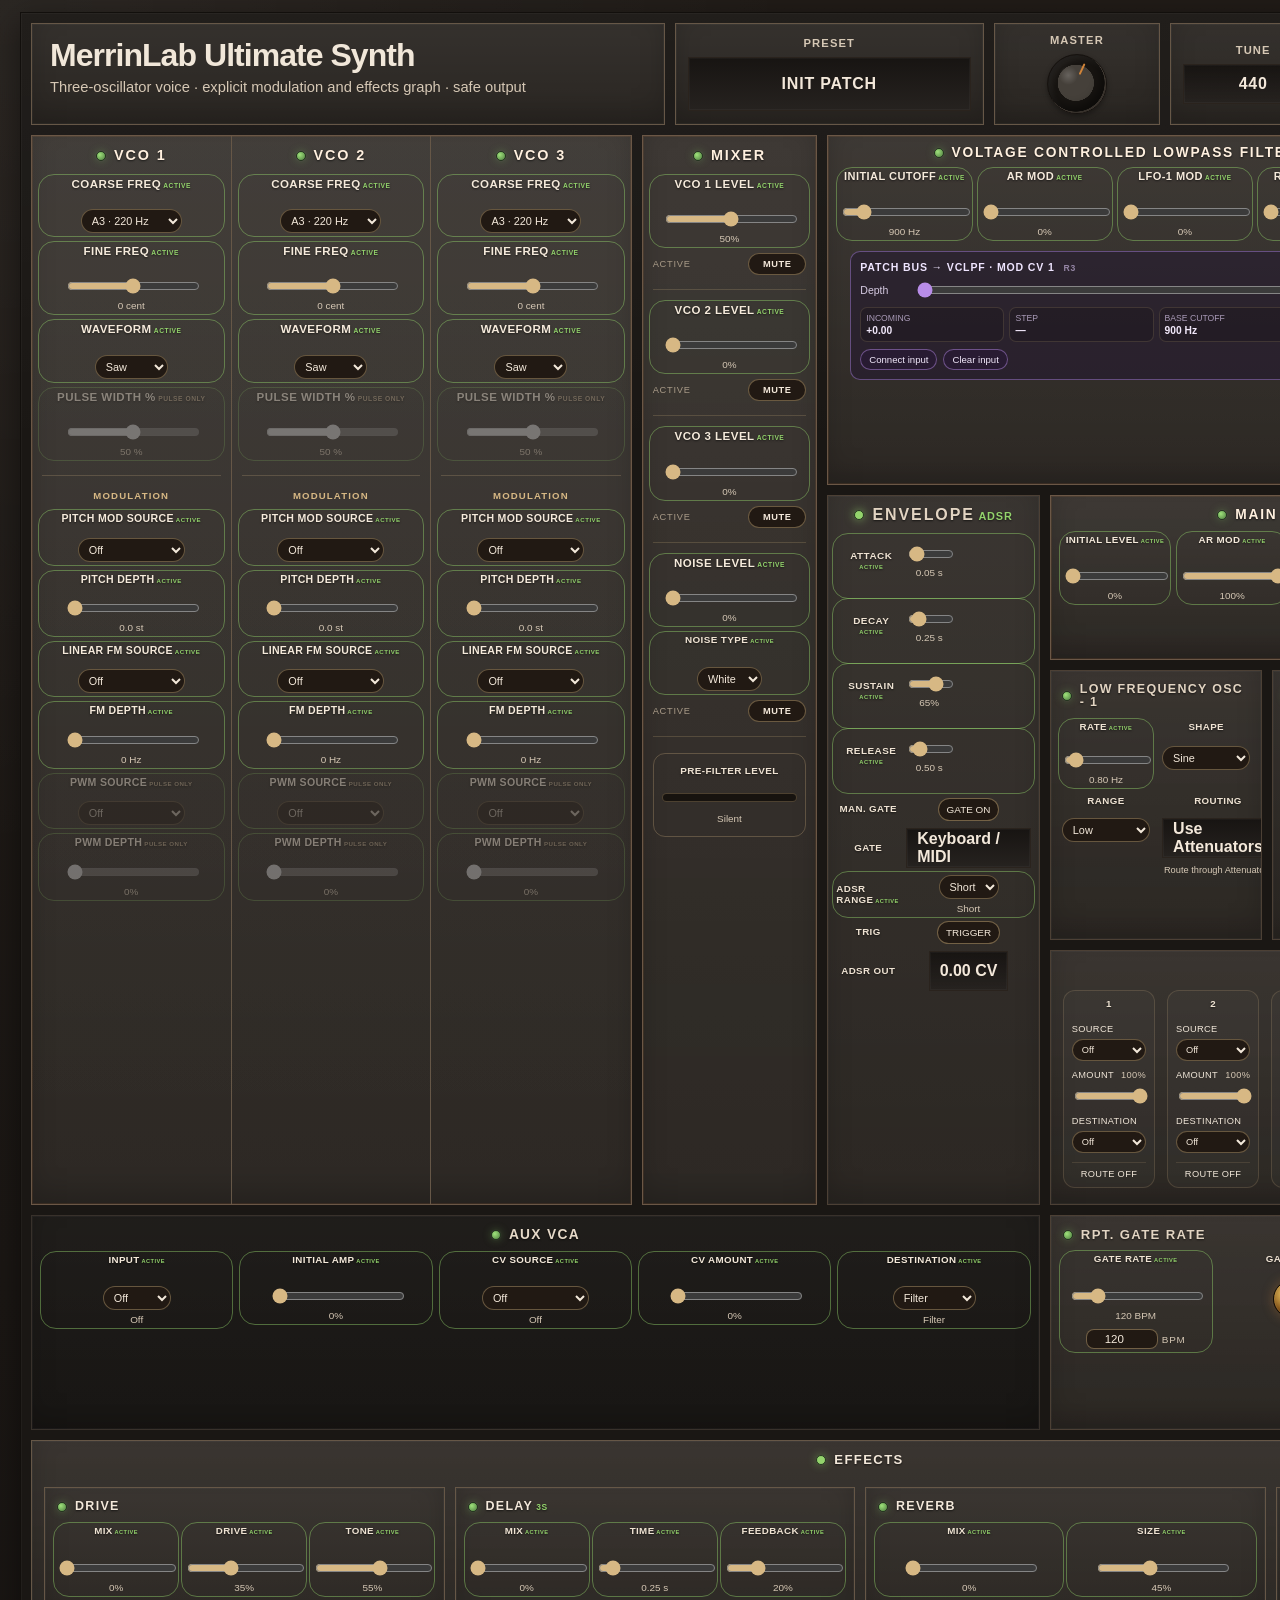
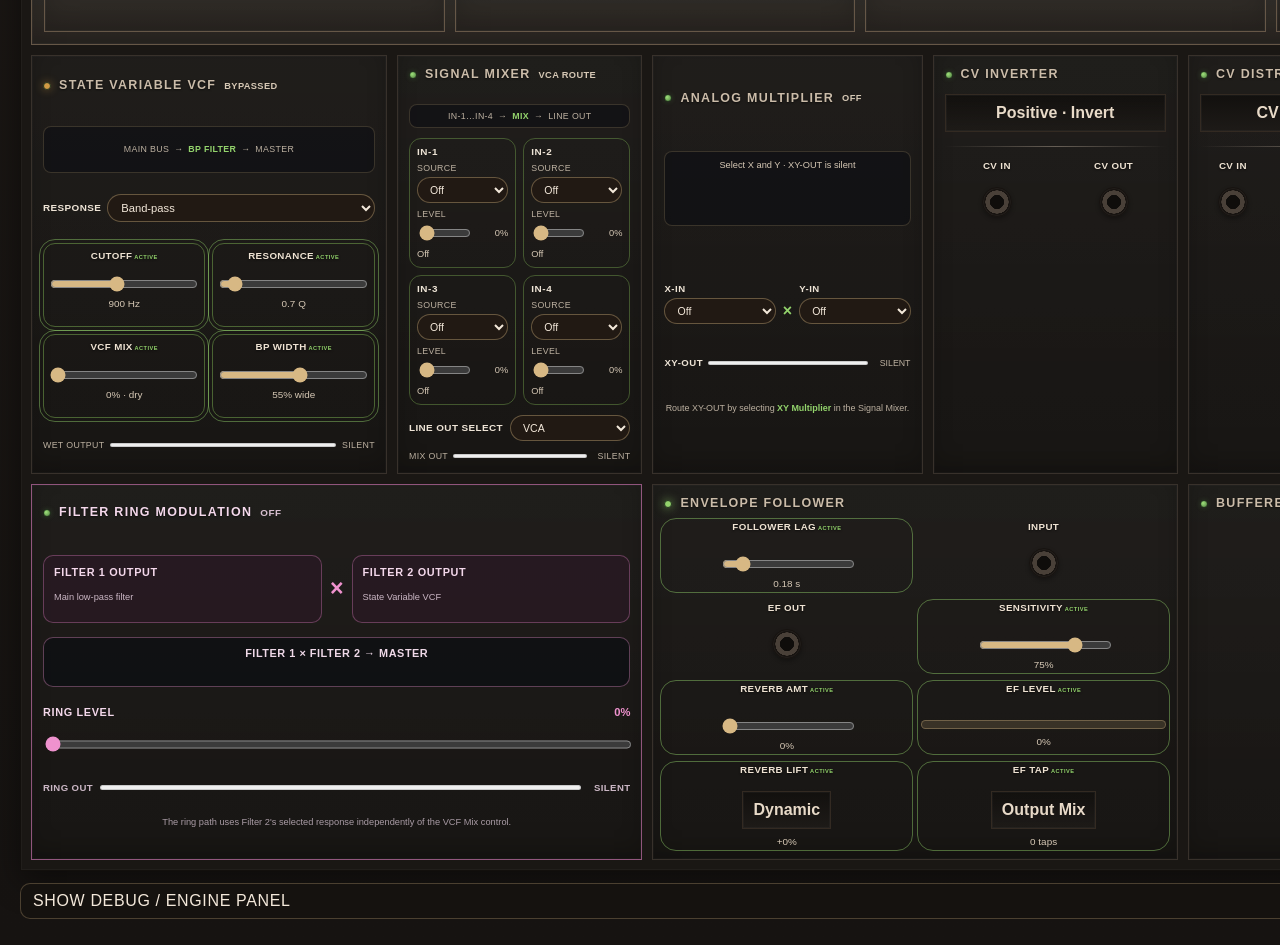
==== commit 8f115d5f: "Give Filter Ring its own visible module" ====
--- a/faceplate-preview/index.html
+++ b/faceplate-preview/index.html
@@ -251,6 +251,18 @@
         <div class="signal-mixer-output-meter" aria-label="Signal Mixer output level"><span>Mix Out</span><meter min="0" max="1" value="0" data-signal-mixer-meter></meter><output data-signal-mixer-meter-readout>silent</output></div>
       </article>
       <article class="module utility-module analog-multiplier-module"><div class="module-header"><span class="status-light"></span><h2>Analog Multiplier</h2></div><div class="module-row"><div class="selector wide-selector">X · Y · XY</div></div><div class="module-divider"></div><div class="control-grid three-up"><div class="control"><div class="control-label">X In</div><div class="jack-socket"></div></div><div class="control"><div class="control-label">Y In</div><div class="jack-socket"></div></div><div class="control"><div class="control-label">XY Out</div><div class="jack-socket"></div></div></div></article>
+      <article class="module utility-module filter-ring-module" data-filter-ring-module>
+        <div class="module-header"><span class="status-light"></span><h2>Filter Ring Modulation</h2><output class="filter-ring-status" data-filter-ring-status>Off</output></div>
+        <div class="filter-ring-equation" aria-label="Filter 1 Output multiplied by Filter 2 Output">
+          <div class="filter-ring-source"><strong>Filter 1 Output</strong><span>Main low-pass filter</span></div>
+          <span class="filter-ring-multiply" aria-hidden="true">×</span>
+          <div class="filter-ring-source"><strong>Filter 2 Output</strong><span>State Variable VCF</span></div>
+        </div>
+        <div class="filter-ring-result">Filter 1 × Filter 2 → Master</div>
+        <label class="filter-ring-level"><span class="filter-ring-level-heading"><span>Ring Level</span><output data-filter-ring-level-readout>0%</output></span><input type="range" min="0" max="100" step="1" value="0" data-filter-ring-level aria-label="Filter Ring output level"></label>
+        <div class="filter-ring-output" aria-label="Filter Ring output level"><span>Ring Out</span><meter min="0" max="1" value="0" data-filter-ring-meter></meter><output data-filter-ring-meter-readout>silent</output></div>
+        <p class="filter-ring-note">The ring path uses Filter 2's selected response independently of the VCF Mix control.</p>
+      </article>
       <article class="module utility-module cv-inverter-module"><div class="module-header"><span class="status-light"></span><h2>CV Inverter</h2></div><div class="module-row"><div class="selector wide-selector">Positive · Invert</div></div><div class="module-divider"></div><div class="control-grid two-up"><div class="control"><div class="control-label">CV In</div><div class="jack-socket"></div></div><div class="control"><div class="control-label">CV Out</div><div class="jack-socket"></div></div></div></article>
       <article class="module utility-module cv-distributor-module"><div class="module-header"><span class="status-light"></span><h2>CV Distributor</h2></div><div class="module-row"><div class="selector wide-selector">CV Distributor</div></div><div class="module-divider"></div><div class="control-grid three-up"><div class="control"><div class="control-label">CV In</div><div class="jack-socket"></div></div><div class="control"><div class="control-label">CV Out</div><div class="jack-socket"></div></div><div class="control"><div class="control-label">CV Out</div><div class="jack-socket"></div></div></div></article>
       <article class="module utility-module ext-signal-buffer-module"><div class="module-header"><span class="status-light"></span><h2>Ext. Signal Buffer</h2></div><div class="module-row"><div class="wave-box">EXT</div></div><div class="module-divider"></div><div class="control-grid two-up"><div class="control"><div class="control-label">Signal Boost</div><div class="knob knob-large"></div></div><div class="control"><div class="control-label">Buffer Out</div><div class="jack-socket"></div></div></div></article>
@@ -268,5 +280,6 @@
   <script src="first-voice-panel-docking.js" defer></script>
   <script src="cathedral-reverb-layer.js" defer></script>
   <script src="signal-mixer-layer.js" defer></script>
+  <script src="filter-ring-layer.js" defer></script>
 </body>
 </html>
--- a/faceplate-preview/styles.css
+++ b/faceplate-preview/styles.css
@@ -975,7 +975,7 @@
   grid-template-columns: 1.45fr 1fr 1.1fr 1fr 1fr 1fr;
   grid-template-areas:
     "svcf mixer multiplier inverter distributor buffer"
-    "follower follower follower outputs outputs outputs";
+    "ring ring follower follower outputs outputs";
   gap: 10px;
   margin-top: 10px;
 }
@@ -983,6 +983,7 @@
 .state-variable-vcf-module { grid-area: svcf; }
 .expander-signal-mixer-module { grid-area: mixer; }
 .analog-multiplier-module { grid-area: multiplier; }
+.filter-ring-module { grid-area: ring; }
 .cv-inverter-module { grid-area: inverter; }
 .cv-distributor-module { grid-area: distributor; }
 .ext-signal-buffer-module { grid-area: buffer; }
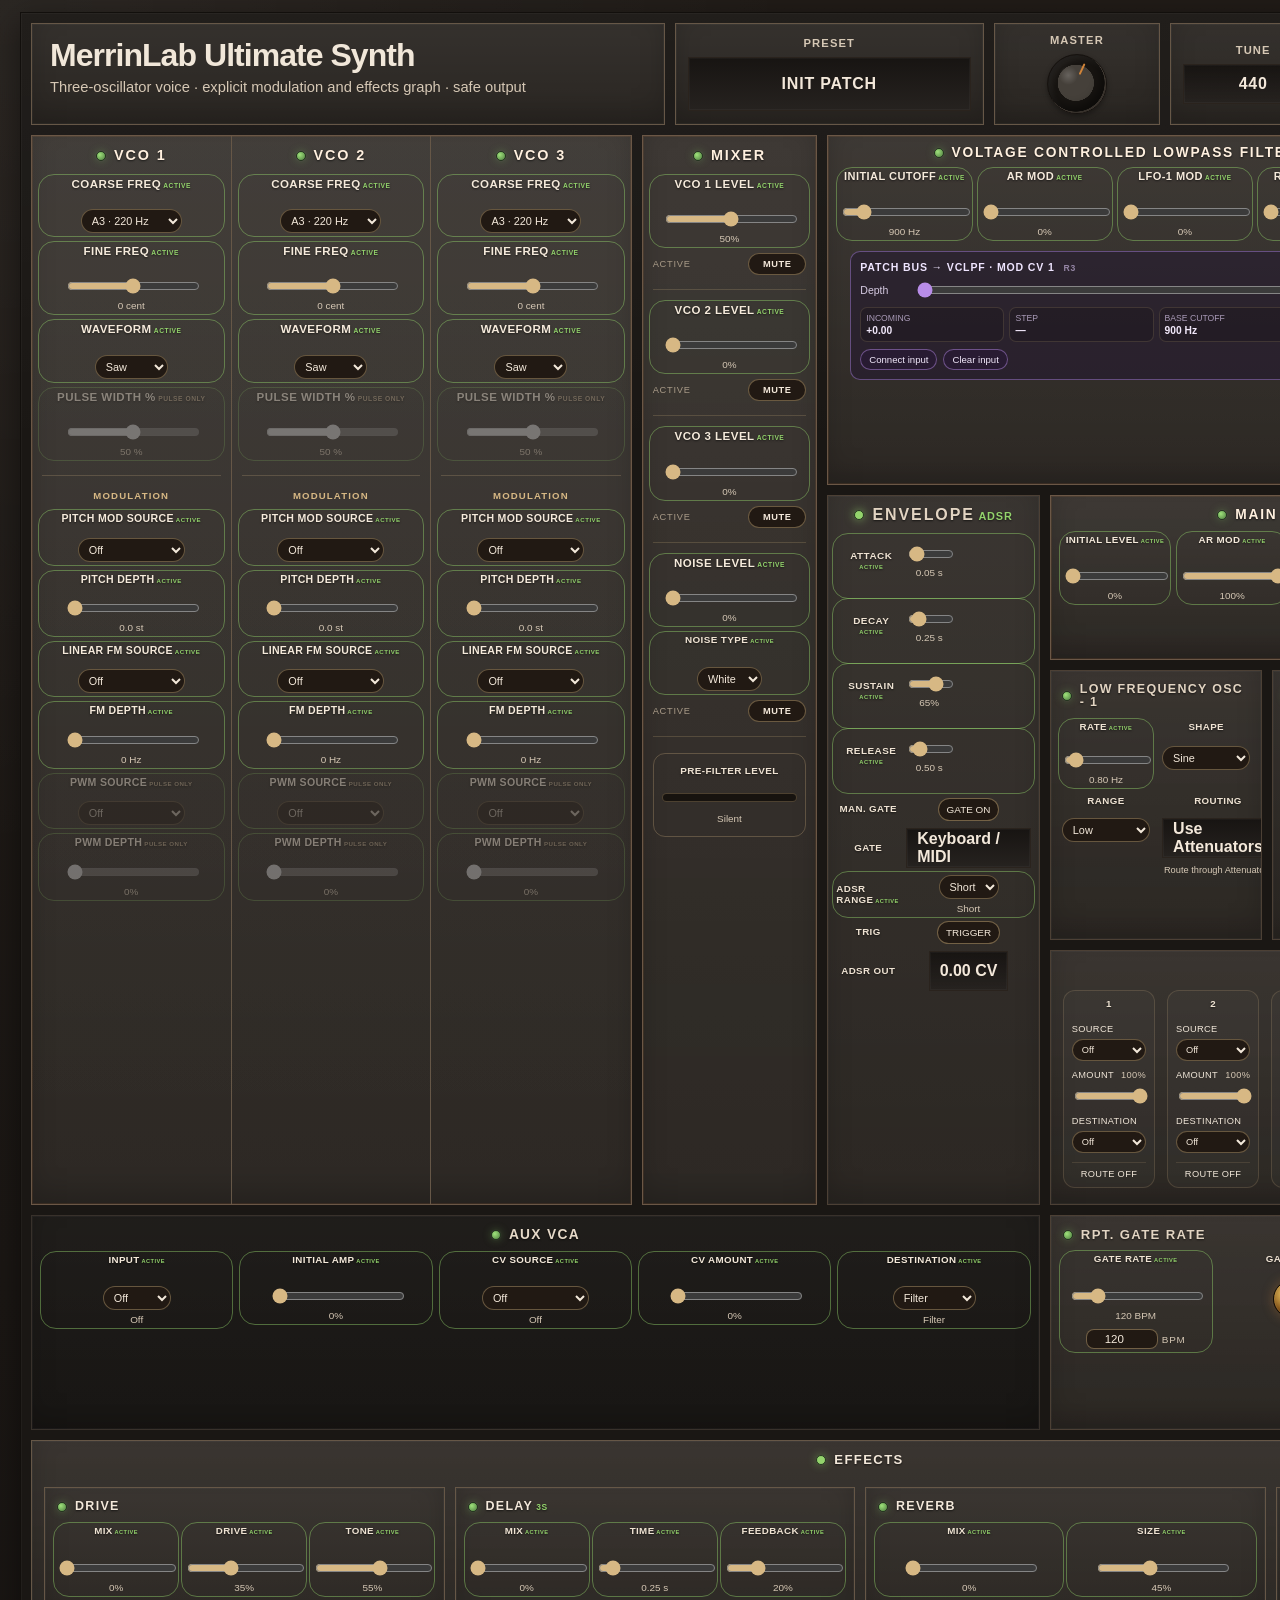
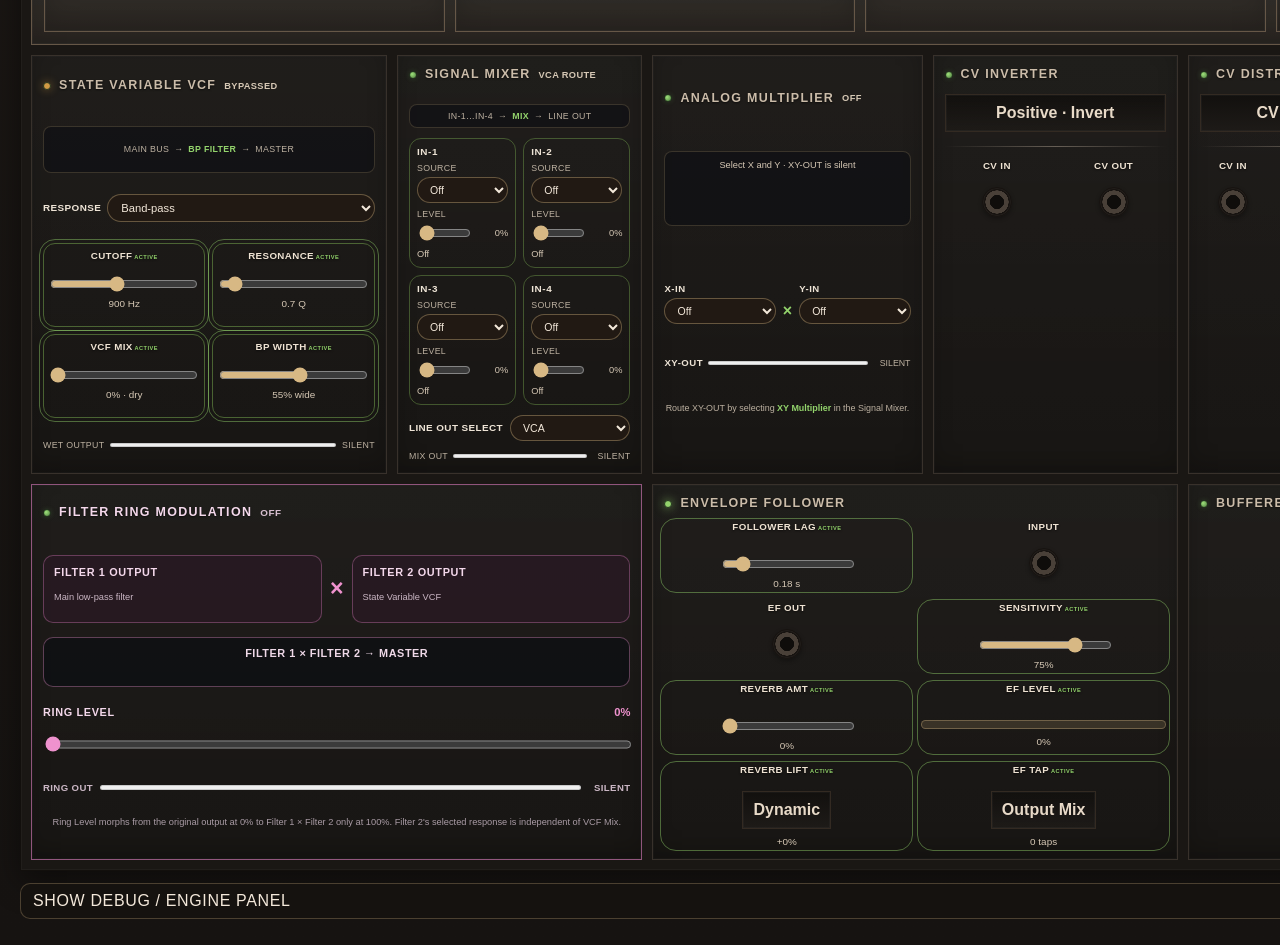
==== commit 28cc8934: "Make Filter Ring fully audible at 100 percent" ====
--- a/faceplate-preview/index.html
+++ b/faceplate-preview/index.html
@@ -261,7 +261,7 @@
         <div class="filter-ring-result">Filter 1 × Filter 2 → Master</div>
         <label class="filter-ring-level"><span class="filter-ring-level-heading"><span>Ring Level</span><output data-filter-ring-level-readout>0%</output></span><input type="range" min="0" max="100" step="1" value="0" data-filter-ring-level aria-label="Filter Ring output level"></label>
         <div class="filter-ring-output" aria-label="Filter Ring output level"><span>Ring Out</span><meter min="0" max="1" value="0" data-filter-ring-meter></meter><output data-filter-ring-meter-readout>silent</output></div>
-        <p class="filter-ring-note">The ring path uses Filter 2's selected response independently of the VCF Mix control.</p>
+        <p class="filter-ring-note">Ring Level morphs from the original output at 0% to Filter 1 × Filter 2 only at 100%. Filter 2's selected response is independent of VCF Mix.</p>
       </article>
       <article class="module utility-module cv-inverter-module"><div class="module-header"><span class="status-light"></span><h2>CV Inverter</h2></div><div class="module-row"><div class="selector wide-selector">Positive · Invert</div></div><div class="module-divider"></div><div class="control-grid two-up"><div class="control"><div class="control-label">CV In</div><div class="jack-socket"></div></div><div class="control"><div class="control-label">CV Out</div><div class="jack-socket"></div></div></div></article>
       <article class="module utility-module cv-distributor-module"><div class="module-header"><span class="status-light"></span><h2>CV Distributor</h2></div><div class="module-row"><div class="selector wide-selector">CV Distributor</div></div><div class="module-divider"></div><div class="control-grid three-up"><div class="control"><div class="control-label">CV In</div><div class="jack-socket"></div></div><div class="control"><div class="control-label">CV Out</div><div class="jack-socket"></div></div><div class="control"><div class="control-label">CV Out</div><div class="jack-socket"></div></div></div></article>
